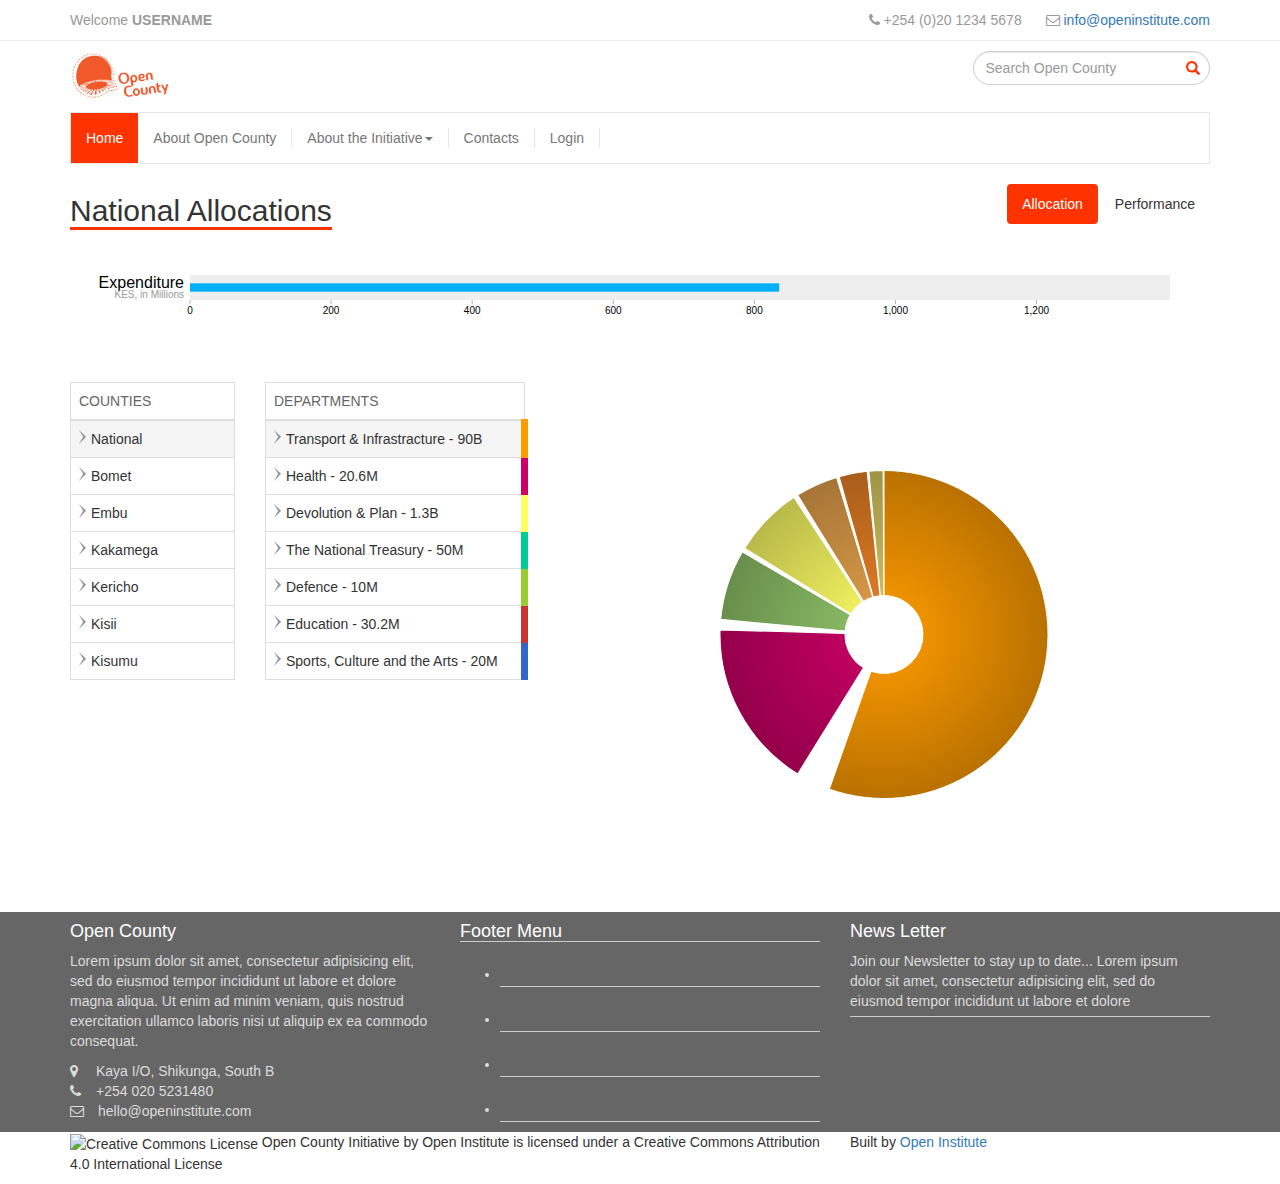
==== index.html @ 8ce4f540 "footer" ====
<!DOCTYPE html>
<html lang="en">
  <head>
    <meta charset="utf-8">
    <meta http-equiv="X-UA-Compatible" content="IE=edge">
    <meta name="viewport" content="width=device-width, initial-scale=1">
    <title>Open Institute | Open County</title>

    <!-- Bootstrap -->
    <link href="http://maxcdn.bootstrapcdn.com/bootstrap/3.2.0/css/bootstrap.min.css" rel="stylesheet">
    <link href="css/font-awesome.min.css" rel="stylesheet">
    <link href="css/style.css" rel="stylesheet">
    <link href="css/bullet.css" rel="stylesheet">
    <link href="css/chart.css" rel="stylesheet">

    <!-- HTML5 Shim and Respond.js IE8 support of HTML5 elements and media queries -->
    <!-- WARNING: Respond.js doesn't work if you view the page via file:// -->
    <!--[if lt IE 9]>
      <script src="https://oss.maxcdn.com/html5shiv/3.7.2/html5shiv.min.js"></script>
      <script src="https://oss.maxcdn.com/respond/1.4.2/respond.min.js"></script>
    <![endif]-->
  </head>
  <body>
    
    <!-- Top Title -->
    <div class="top title">
      <div class="container">
        <div class="row">
          <div class="col-md-4">
            <p class="welcome">
              Welcome <b>USERNAME</b>
            </p>
          </div>
          <div class="col-md-8 contacts">
            <p>
              <i class="fa fa-phone"></i>
              <span class="number">+254 (0)20 1234 5678</span>


              <i class="fa fa-envelope-o"></i>
              <a href="mailto: info@openinstitute.com">info@openinstitute.com</a>
            </p>
          </div>
        </div>
      </div>
    </div>
    <!-- //End of Top Title -->

    <!-- Banner -->
    <div class="banner">
      <div class="container">
        <div class="row">
          <div class="col-md-4">
            <a href="/">
              <img src="img/logo.jpg" class="logo" alt="Open Institute" />
            </a>
          </div>

          <div class="col-md-8 search">
            <form class="form-inline" role="form">
              <div class="form-group has-feedback">
                <input type="text" class="form-control term" placeholder="Search Open County" id="search-term" />
                <span class="glyphicon glyphicon-search form-control-feedback"></span>
              </div>
            </form>
          </div>
        </div>
      </div>
    </div>
    <!-- //End of Banner -->

    <!-- Main Menu  -->
    <div class="main menu">
      <div class="container">
        <nav class="navbar navbar-default" role="navigation">
          <div class="collapse navbar-collapse" id="bs-example-navbar-collapse-1">
            <ul class="nav navbar-nav">
              <li class="active"><a href="#">Home</a></li>
              <li><a href="#">About Open County</a></li>
              <li class="divider"></li>
              <li class="dropdown">
                <a href="#" class="dropdown-toggle" data-toggle="dropdown">About the Initiative<span class="caret"></span></a>
                <ul class="dropdown-menu" role="menu">
                  <li><a href="#">Counties</a></li>
                  <li><a href="#">Budgets</a></li>
                </ul>
              </li>
              <li class="divider"></li>
              <li><a href="#">Contacts</a></li>
              <li class="divider"></li>
              <li><a href="#">Login</a></li>
              <li class="divider"></li>
            </ul>   
          </div>
        </nav>
      </div>
    </div>
    <!-- //End of Main Menu -->

    <!-- Main Content -->
    <div class="main">
      <div class="container">

        <!-- Header -->
        <div class="header">
          <div class="row">
            <div class="col-md-4">
              <h1 class="title">
                National Allocations
              </h1>
            </div>
            <div class="col-md-4 col-md-offset-4">
              <div class="toggles">
                <ul class="nav nav-pills">
                  <li class="active">
                    <a href="#">Allocation</a>
                  </li>
                  <li> 
                    <a href="#">Performance</a>
                  </li>
                </ul>
            </div>
          </div>
        </div>
        <!-- //End Header -->


        <!-- Bullet Chart -->
        <div class="overall">
          <div class="row">
            <div class="col-md-12">
              <div id="chart" class="bullet chart"></div>
            </div>
          </div>
        </div>
        <!-- End overall -->

        <!-- Allocation -->
        <div class="allocation">
          <div class="row">
            <div class="col-md-2 regions">
              <table class="table table-bordered table-hover">
                <thead>
                  <th>
                    COUNTIES
                  </th>
                </thead>
                <tbody>
                  <tr>
                    <td class="active"><i class="pointer"></i>National</td>
                  </tr>
                  <tr>
                    <td><i class="pointer"></i>Bomet</td>
                  </tr>
                  <tr>
                    <td><i class="pointer"></i>Embu</td>
                  </tr>
                  <tr>
                    <td><i class="pointer"></i>Kakamega</td>
                  </tr>
                  <tr>
                    <td><i class="pointer"></i>Kericho</td>
                  </tr>
                  <tr>
                    <td><i class="pointer"></i>Kisii</td>
                  </tr>
                  <tr>
                    <td><i class="pointer"></i>Kisumu</td>
                  </tr>
              </table>
            </div>

            <div class="col-md-3 departments">
              <table class="table table-bordered table-hover">
                <thead>
                  <th>
                    DEPARTMENTS
                  </th>
                </thead>
                <tbody class="legends">
                  <tr>
                    <td class="active legend a"><i class="pointer"></i>Transport &amp; Infrastracture - 90B</td>
                  </tr>
                  <tr>
                    <td class="legend b"><i class="pointer"></i>Health - 20.6M</td>
                  </tr>
                  <tr>
                    <td class="legend c"><i class="pointer"></i>Devolution &amp; Plan - 1.3B</td>
                  </tr>
                  <tr>
                    <td class="legend d"><i class="pointer"></i>The National Treasury - 50M</td>
                  </tr>
                  <tr>
                    <td class="legend e"><i class="pointer"></i>Defence - 10M</td>
                  </tr>
                  <tr>
                    <td class="legend f"><i class="pointer"></i>Education - 30.2M</td>
                  </tr>
                  <tr>
                    <td class="legend g"><i class="pointer"></i>Sports, Culture and the Arts - 20M</td>
                  </tr>
              </table>
            </div>

            <div class="col-md-7" id="pieChart">
            </div>
          </div>
        </div>
        <!-- //End Allocation -->

      </div>
    </div>
    <!-- //End Content -->



    <!-- Footer -->
    <div class="footer">

      <div class="footer-nav">
        <div class="container">
          <div class="row">
            <div class="col-md-4 about">
              <h4>Open County</h4>
              <p>Lorem ipsum dolor sit amet, consectetur adipisicing elit, sed do eiusmod tempor incididunt ut labore et dolore magna aliqua. Ut enim ad minim veniam, quis nostrud exercitation ullamco laboris nisi ut aliquip ex ea commodo consequat.</p>

              <div class="contacts">
                <ul>
                  <li>
                    <i class="fa fa-map-marker"></i>Kaya I/O, Shikunga, South B
                  </li>
                  <li>
                    <i class="fa fa-phone"></i>+254 020 5231480 
                  </li>
                  <li>
                    <i class="fa fa-envelope-o"></i>hello@openinstitute.com
                  </li>

                </ul>
              </div>
            </div>
            <div class="col-md-4 menu">
              <h4 class="footermenu">Footer Menu</h4>
                <ul class="footer-menu">
                    <li>
                    </li>
                    <li>
                    </li>
                    <li>
                    </li>
                    <li>
                    </li>
                  </ul>
            </div>
            <div class="col-md-4 ">
              <h4>News Letter</h4>
              <p class="social">Join our Newsletter to stay up to date...
              Lorem ipsum dolor sit amet, consectetur adipisicing elit, sed do eiusmod
              tempor incididunt ut labore et dolore
              </p>
              <form>
                    <div class="row collapse" style="padding-right: 10px;">
                    <div class="small-8 columns">
                    <input type="text" placeholder="Enter Email">
                    </div>
                    <div class="small-4 columns">
                    <a href="#" class="Button">submit</a>
                  </div>
                  </div>
              </form>
              </div>
            </div>
          </div>
        </div>
      </div>

      <!-- Attribution -->
      <div class="attribution">
        <div class="container">
          <div class="row">
            <div class="col-md-8">
              <p>
                <img class="license" alt="Creative Commons License" style="border-width:0" src="http://i.creativecommons.org/l/by/4.0/80x15.png">
                Open County Initiative by Open Institute is licensed under a Creative Commons Attribution 4.0 International License
              </p>
            </div>
            <div class="col-md-4 built">
              <p>Built by <a href="http://openinstitute.com">Open Institute</a></p>
            </div>
          </div>
      </div>
      <!-- //End Attribution -->
    </div>

    <!-- //End Footer -->

    <!-- jQuery (necessary for Bootstrap's JavaScript plugins) -->
    <script src="https://ajax.googleapis.com/ajax/libs/jquery/1.11.1/jquery.min.js"></script>
    <!-- Include all compiled plugins (below), or include individual files as needed -->
    <script src="http://maxcdn.bootstrapcdn.com/bootstrap/3.2.0/js/bootstrap.min.js"></script>
    <script src="js/d3.min.js"></script>
    <script src="js/d3.bullet.js"></script>
    <script src="js/d3.pie.min.js"></script>

    <script type="text/javascript">
      (function() {
          console.log("Preparing bullet chart");
          var margin = {top: 5, right: 40, bottom: 20, left: 120};
          width = $('.overall .col-md-12').width();

          data = [{"title":"Expenditure","subtitle":"KES, in Millions","ranges":[1389.2],"measures":[835.2],"markers":[1389.2]}];


          var margin = {top: 5, right: 40, bottom: 20, left: 120};
          width = width - margin.left - margin.right,
          height = 50 - margin.top - margin.bottom;

          var chart = d3.bullet()
              .width(width)
              .height(height);

          var svg = d3.select(".bullet.chart").selectAll("svg")
              .data(data)
            .enter().append("svg")
              .attr("class", "bullet")
              .attr("width", width + margin.left + margin.right)
              .attr("height", height + margin.top + margin.bottom)
            .append("g")
              .attr("transform", "translate(" + margin.left + "," + margin.top + ")")
              .call(chart);

          var title = svg.append("g")
              .style("text-anchor", "end")
              .attr("transform", "translate(-6," + height / 2 + ")");

          title.append("text")
              .attr("class", "title")
              .text(function(d) { return d.title; });

          title.append("text")
              .attr("class", "subtitle")
              .attr("dy", "1em")
              .text(function(d) { return d.subtitle; });


          var pie = new d3pie(document.getElementById("pieChart"), {
            "header": {
                "title": {
                    "fontSize": 24,
                    "font": "open sans"
                },
                "subtitle": {
                    "color": "#999999",
                    "fontSize": 12,
                    "font": "open sans"
                },
                "location": "pie-center",
                "titleSubtitlePadding": 9
            },
            "footer": {
                "color": "#999999",
                "fontSize": 10,
                "font": "open sans",
                "location": "bottom-left"
            },
            "size": {
                "canvasWidth": 500,
                "pieInnerRadius": "24%",
                "pieOuterRadius": "77%"
            },
            "data": {
                "sortOrder": "value-desc",
                "content": [{
                    "label": "Transport & Infrastracture",
                    "value": 400,
                    "color": "#ff9c00"
                }, {
                    "label": "Health",
                    "value": 120,
                    "color": "#cc0066"
                }, {
                    "label": "Devolution & Planning",
                    "value": 50,
                    "color": "#ffff66"
                }, {
                    "label": "The National Treasury",
                    "value": 50,
                    "color": "#90c469"
                }, {
                    "label": "Defence",
                    "value": 10,
                    "color": "#daca61"
                }, {
                    "label": "Education",
                    "value": 30,
                    "color": "#e4a14b"
                }, {
                    "label": "Sports, Culture and the Arts",
                    "value": 20,
                    "color": "#e98125"
                }]
            },
            "labels": {
                "outer": {
                    "pieDistance": 32
                },
                "inner": {
                    "format": "value",
                    "hideWhenLessThanPercentage": 3
                },
                "mainLabel": {
                    "fontSize": 11
                },
                "percentage": {
                    "color": "#ffffff",
                    "decimalPlaces": 0
                },
                "value": {
                    "color": "#ffffff",
                    "fontSize": 15,
                    "font": "Helvetica Neue"
                },
                "lines": {
                    "enabled": true
                }
            },
            "effects": {
                "pullOutSegmentOnClick": {
                    "effect": "linear",
                    "speed": 400,
                    "size": 8
                }
            },
            "misc": {
                "gradient": {
                    "enabled": true,
                    "percentage": 100
                }
            }
        });
      })();
    </script>
  </body>
</html>
---- css/style.css ----
.top.title {
	border-bottom: 1px solid #eeeeee;
	color: #999999;
}

.top.title p {
	margin: 10px auto;
}

.top.title .contacts {
	text-align: right;
}

.top.title .number {
	margin-right: 2rem;
}

/* Start of Banner */

.banner {
	padding: 1rem 0px;
}

.banner .logo {
	width: 100px;
}

.banner .search form {
	float: right;
}

.banner .search .form-control.term {
	border-radius: 20px;
}

.banner .search .glyphicon {
	color: #ff3300;
}

/* Main Menu */

.main.menu .navbar {
	border-radius: 0px;
	min-height: 40px;
}

.main.menu .navbar-default {
	background-color: #ffffff;
}

.main.menu .navbar-collapse {
	padding-left: 0px;
	padding-right: 0px;
}

.navbar-default .navbar-nav>.active>a, .navbar-default .navbar-nav>.active>a:hover, .navbar-default .navbar-nav>.active>a:focus {
	background-color: #ff3300;
	color: #ffffff;
}

.main.menu li.divider {
	border-left: 1px solid #e7e7e7;
	min-height: 20px;
	margin-top: 15px;
}

/* Main Content */
.main h1 {
	margin-top: 10px;
	font-weight: 200;
	display: inline-block;
	font-size: 3rem;
	border-bottom: 3px solid #ff3300;
}

.main .toggles .nav-pills>li.active>a, 
.main .toggles .nav-pills>li.active>a:hover, 
.main .toggles .nav-pills>li.active>a:focus {
	background-color: #ff3300;
	color: #ffffff;
}

.main .toggles .nav-pills {
	float: right;
}

.main .toggles .nav-pills>li>a {
	color: #333333;
}

/* Allocation */
.main .allocation { 
	margin: 3rem auto;
}

.allocation .table th { 
	color: #666666;
	font-weight: 400;
}

.allocation .pointer {
	width: 7px;
	height: 14px;
	display: inline-block;
	background: url('../img/pointer.png');
	margin: 0.5px 0.5rem 0px 0px;
}


/* Footer */

.footer .footer-nav {
	background-color: #666666;
	padding: 2rem inherit;
	color: #dcdcdc;
	font-weight: 200;
}


.footer .footer-nav h4 {
	color: #ffffff;
	font-weight: 100;
}

.footer .footer-nav .contacts ul {
	list-style-type: none;
	padding-left: 0px;
}

.footer .footer-nav .contacts li {
	font-size: .9.5rem;
}

.footer .footer-nav .contacts i {
	margin-right: 1em;
	min-width: 12px;
}


.footer .attribution {
	background-color: #ff3300;
	border-top: 2px solid #ffffff;
	color: #ffffff;
}

.footer .attribution p {
	margin: 10px auto;
	font-size: .85em;
}

.footer .attribution img.license {
	width: 80px;
	height: 15px;
}

.footer .attribution .built {
	text-align: right;
}

.footer .attribution .built a {
	color: #ffffff;
	font-weight: 700;
}

.footer .footer-menu li{
	border-bottom: solid 1px #cccccc;
	height: 25px;
	margin-top: 20px;
	align-content: center;
}

.footer .footermenu {
	border-bottom: solid 1px #cccccc;

}

.social {
	
	border-bottom: solid 1px #cccccc;
	margin-top: 0px;
	padding-bottom: 5px;
	
}

.Button {
	box-shadow:inset 0px 1px 0px 0px #cf866c;
	background-color:#cc0000;
	border-radius:3px;
	border:1px solid #942911;
	display:inline-block;
	cursor:pointer;
	color:#ffffff;
	font-family:arial;
	font-size:13px;
	padding:6px 24px;
	text-decoration:none;
	text-shadow:0px 1px 0px #854629;
}
.Button:hover {
	background:-webkit-gradient(linear, left top, left bottom, color-stop(0.05, #bc3315), color-stop(1, #cc0000));
	background:-moz-linear-gradient(top, #bc3315 5%, #cc0000 100%);
	background:-webkit-linear-gradient(top, #bc3315 5%, #cc0000 100%);
	background:-o-linear-gradient(top, #bc3315 5%, #cc0000 100%);
	background:-ms-linear-gradient(top, #bc3315 5%, #cc0000 100%);
	background:linear-gradient(to bottom, #bc3315 5%, #cc0000 100%);
	filter:progid:DXImageTransform.Microsoft.gradient(startColorstr='#bc3315', endColorstr='#d0451b',GradientType=0);
	background-color:#bc3315;
}
.Button:active {
	position:relative;
	top:1px;
}
---- css/bullet.css ----
.bullet.chart {
	margin: 3rem auto;
}

.bullet { font: 10px sans-serif; }
.bullet .tick line { stroke: #666; stroke-width: .5px; }
.bullet .range.s0 { fill: #eee; }
.bullet .measure.s0 { fill: #00b0f6; }
.bullet .title { font-size: 16px; font-weight: 200; }
.bullet .subtitle { fill: #999; }
---- css/chart.css ----
#pieChart svg { display: block; margin: auto;}
.legends td.legend { border-right-width: 7px }
.legends td.legend.a { border-right-color: #ff9c00; }
.legends td.legend.b { border-right-color: #cc0066; }
.legends td.legend.c { border-right-color: #ffff66; }
.legends td.legend.d { border-right-color: #00cc99; }
.legends td.legend.e { border-right-color: #99cc33; }
.legends td.legend.f { border-right-color: #cc3333; }
.legends td.legend.g { border-right-color: #3366cc; }
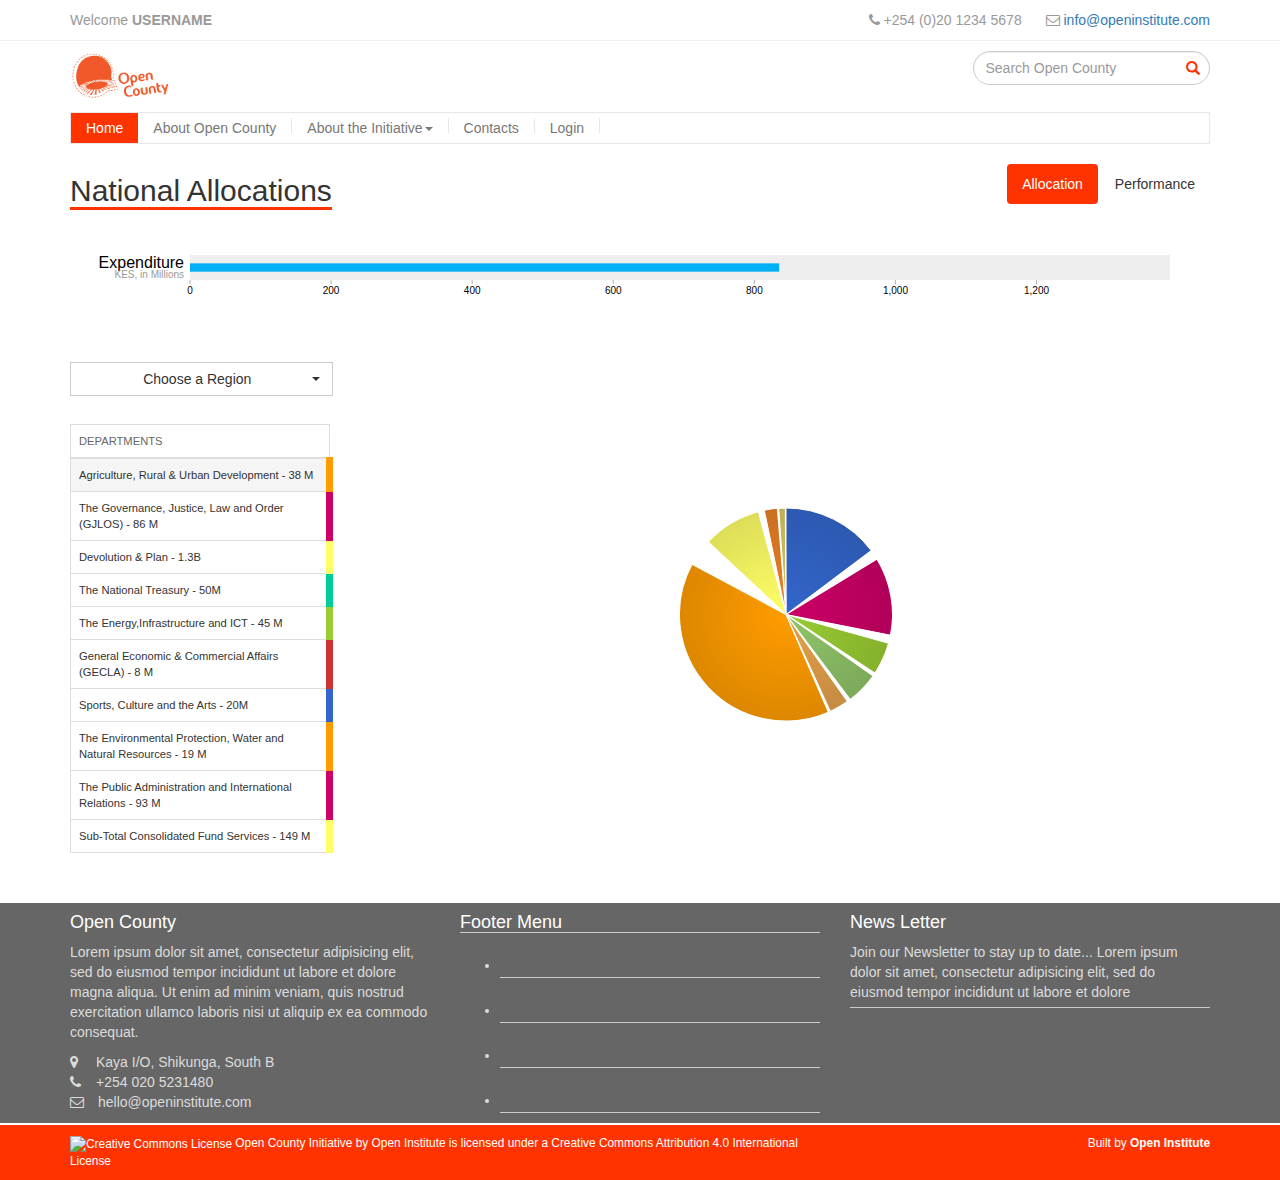
==== commit a97262bd: "merged footer changes" ====
--- a/index.html
+++ b/index.html
@@ -97,6 +97,8 @@
     </div>
     <!-- //End of Main Menu -->
 
+
+
     <!-- Main Content -->
     <div class="main">
       <div class="container">
@@ -137,40 +139,26 @@
 
         <!-- Allocation -->
         <div class="allocation">
-          <div class="row">
-            <div class="col-md-2 regions">
-              <table class="table table-bordered table-hover">
-                <thead>
-                  <th>
-                    COUNTIES
-                  </th>
-                </thead>
-                <tbody>
-                  <tr>
-                    <td class="active"><i class="pointer"></i>National</td>
-                  </tr>
-                  <tr>
-                    <td><i class="pointer"></i>Bomet</td>
-                  </tr>
-                  <tr>
-                    <td><i class="pointer"></i>Embu</td>
-                  </tr>
-                  <tr>
-                    <td><i class="pointer"></i>Kakamega</td>
-                  </tr>
-                  <tr>
-                    <td><i class="pointer"></i>Kericho</td>
-                  </tr>
-                  <tr>
-                    <td><i class="pointer"></i>Kisii</td>
-                  </tr>
-                  <tr>
-                    <td><i class="pointer"></i>Kisumu</td>
-                  </tr>
-              </table>
-            </div>
-
-            <div class="col-md-3 departments">
+          <div class="row">          
+
+            <!-- Sidebar -->
+            <div class="col-md-3 regions">
+
+              <div class="dropdown">
+                <button class="btn btn-default dropdown-toggle" type="button" id="dropdownMenu1" data-toggle="dropdown">
+                  Choose a Region
+                  <span class="caret"></span>
+                </button>
+                <ul class="dropdown-menu" role="menu" aria-labelledby="dropdownMenu1">
+                  <li class="active"><a role="menuitem" tabindex="-1" href="#">National</a></li>
+                  <li class="divider"></li>
+                  <li><a role="menuitem" tabindex="-1" href="#">Nairobi</a></li>
+                  <li><a role="menuitem" tabindex="-1" href="#">Kisumu</a></li>
+                  <li><a role="menuitem" tabindex="-1" href="#">Bomet</a></li>
+                  <li><a role="menuitem" tabindex="-1" href="#">Kiambu</a></li>
+                </ul>
+              </div>
+
               <table class="table table-bordered table-hover">
                 <thead>
                   <th>
@@ -179,10 +167,10 @@
                 </thead>
                 <tbody class="legends">
                   <tr>
-                    <td class="active legend a"><i class="pointer"></i>Transport &amp; Infrastracture - 90B</td>
-                  </tr>
-                  <tr>
-                    <td class="legend b"><i class="pointer"></i>Health - 20.6M</td>
+                    <td class="active legend a"><i class="pointer"></i>Agriculture, Rural & Urban Development - 38 M</td>
+                  </tr>
+                  <tr>
+                    <td class="legend b"><i class="pointer"></i>The Governance, Justice, Law and Order (GJLOS) - 86 M</td>
                   </tr>
                   <tr>
                     <td class="legend c"><i class="pointer"></i>Devolution &amp; Plan - 1.3B</td>
@@ -191,18 +179,29 @@
                     <td class="legend d"><i class="pointer"></i>The National Treasury - 50M</td>
                   </tr>
                   <tr>
-                    <td class="legend e"><i class="pointer"></i>Defence - 10M</td>
-                  </tr>
-                  <tr>
-                    <td class="legend f"><i class="pointer"></i>Education - 30.2M</td>
+                    <td class="legend e"><i class="pointer"></i>The Energy,Infrastructure and ICT - 45 M</td>
+                  </tr>
+                  <tr>
+                    <td class="legend f"><i class="pointer"></i>General Economic & Commercial Affairs (GECLA) - 8 M</td>
                   </tr>
                   <tr>
                     <td class="legend g"><i class="pointer"></i>Sports, Culture and the Arts - 20M</td>
+                  </tr>                 
+                  <tr>
+                    <td class="legend a"><i class="pointer"></i>The Environmental Protection, Water and Natural Resources - 19 M</td>
+                  </tr>
+                  <tr>
+                    <td class="legend b"><i class="pointer"></i>The Public Administration and International Relations - 93 M</td>
+                  </tr>
+                  <tr>
+                    <td class="legend c"><i class="pointer"></i>Sub-Total Consolidated Fund Services - 149 M</td>
                   </tr>
               </table>
-            </div>
-
-            <div class="col-md-7" id="pieChart">
+            </div>  
+            <!-- //End Sidebar -->
+            
+            <!-- Chart             -->
+            <div class="col-md-9" id="pieChart">
             </div>
           </div>
         </div>
@@ -242,15 +241,15 @@
             <div class="col-md-4 menu">
               <h4 class="footermenu">Footer Menu</h4>
                 <ul class="footer-menu">
-                    <li>
-                    </li>
-                    <li>
-                    </li>
-                    <li>
-                    </li>
-                    <li>
-                    </li>
-                  </ul>
+                  <li>
+                  </li>
+                  <li>
+                  </li>
+                  <li>
+                  </li>
+                  <li>
+                  </li>
+                </ul>
             </div>
             <div class="col-md-4 ">
               <h4>News Letter</h4>
@@ -259,16 +258,15 @@
               tempor incididunt ut labore et dolore
               </p>
               <form>
-                    <div class="row collapse" style="padding-right: 10px;">
-                    <div class="small-8 columns">
+                <div class="row collapse" style="padding-right: 10px;">
+                  <div class="small-8 columns">
                     <input type="text" placeholder="Enter Email">
-                    </div>
-                    <div class="small-4 columns">
+                  </div>
+                  <div class="small-4 columns">
                     <a href="#" class="Button">submit</a>
                   </div>
-                  </div>
-              </form>
-              </div>
+                </div>
+              </form>              
             </div>
           </div>
         </div>
@@ -300,7 +298,8 @@
     <script src="http://maxcdn.bootstrapcdn.com/bootstrap/3.2.0/js/bootstrap.min.js"></script>
     <script src="js/d3.min.js"></script>
     <script src="js/d3.bullet.js"></script>
-    <script src="js/d3.pie.min.js"></script>
+    <!-- // <script src="js/d3.pie.min.js"></script> -->
+    <script src="js/d3.pie.js"></script>
 
     <script type="text/javascript">
       (function() {
@@ -344,34 +343,15 @@
 
 
           var pie = new d3pie(document.getElementById("pieChart"), {
-            "header": {
-                "title": {
-                    "fontSize": 24,
-                    "font": "open sans"
-                },
-                "subtitle": {
-                    "color": "#999999",
-                    "fontSize": 12,
-                    "font": "open sans"
-                },
-                "location": "pie-center",
-                "titleSubtitlePadding": 9
-            },
-            "footer": {
-                "color": "#999999",
-                "fontSize": 10,
-                "font": "open sans",
-                "location": "bottom-left"
-            },
             "size": {
-                "canvasWidth": 500,
-                "pieInnerRadius": "24%",
-                "pieOuterRadius": "77%"
+                "canvasWidth": 800,
+                "pieInnerRadius": "0%",
+                "pieOuterRadius": "50%"
             },
             "data": {
-                "sortOrder": "value-desc",
+                "sortOrder": "random",
                 "content": [{
-                    "label": "Transport & Infrastracture",
+                    "label": "The Governance, Justice, Law and Order (GJLOS)",
                     "value": 400,
                     "color": "#ff9c00"
                 }, {
@@ -379,11 +359,21 @@
                     "value": 120,
                     "color": "#cc0066"
                 }, {
-                    "label": "Devolution & Planning",
+                    "label": "General Economic & Commercial Affairs (GECLA)",
                     "value": 50,
+                    "color": "#99cc33"
+                }, {
+                }, {
+                    "label": "The Energy,Infrastructure and ICT",
+                    "value": 150,
+                    "color": "#3366cc"
+                }, {
+                }, {
+                    "label": "The Public Administration and International Relations ",
+                    "value": 90,
                     "color": "#ffff66"
                 }, {
-                    "label": "The National Treasury",
+                    "label": "Transport & Infrastracture",
                     "value": 50,
                     "color": "#90c469"
                 }, {
@@ -405,11 +395,10 @@
                     "pieDistance": 32
                 },
                 "inner": {
-                    "format": "value",
-                    "hideWhenLessThanPercentage": 3
+                    "format": "none"
                 },
                 "mainLabel": {
-                    "fontSize": 11
+                    "fontSize": 10
                 },
                 "percentage": {
                     "color": "#ffffff",
@@ -421,7 +410,8 @@
                     "font": "Helvetica Neue"
                 },
                 "lines": {
-                    "enabled": true
+                    "enabled": true,
+                    "style": "straight"
                 }
             },
             "effects": {
--- a/css/style.css
+++ b/css/style.css
@@ -41,7 +41,7 @@
 
 .main.menu .navbar {
 	border-radius: 0px;
-	min-height: 40px;
+	min-height: 32px;
 }
 
 .main.menu .navbar-default {
@@ -58,10 +58,15 @@
 	color: #ffffff;
 }
 
+.main.menu .navbar-nav>li>a {
+	padding-top: 5px;
+	padding-bottom: 5px;
+}
+
 .main.menu li.divider {
 	border-left: 1px solid #e7e7e7;
-	min-height: 20px;
-	margin-top: 15px;
+	min-height: 15px;
+	margin-top: 5px;
 }
 
 /* Main Content */
@@ -98,12 +103,43 @@
 	font-weight: 400;
 }
 
+.allocation .table {
+	font-size: 0.8em;
+}
+
 .allocation .pointer {
 	width: 7px;
 	height: 14px;
-	display: inline-block;
+	display: none;
 	background: url('../img/pointer.png');
 	margin: 0.5px 0.5rem 0px 0px;
+}
+
+.regions .dropdown .btn,
+.regions .dropdown-menu { 
+	width: 100%; 
+	border-radius: 0px;
+}
+
+.regions .dropdown-menu { 
+	padding: 0px 0px 5px;
+}
+
+.regions .btn .caret {
+	float: right;
+	margin-top: 8px;
+}
+
+.regions .dropdown-menu .divider {
+	margin: 1px 0;
+}
+
+.regions .dropdown {
+	margin-bottom: 2em;
+}
+
+.regions .dropdown .active {
+	font-weight: 300;
 }
 
 
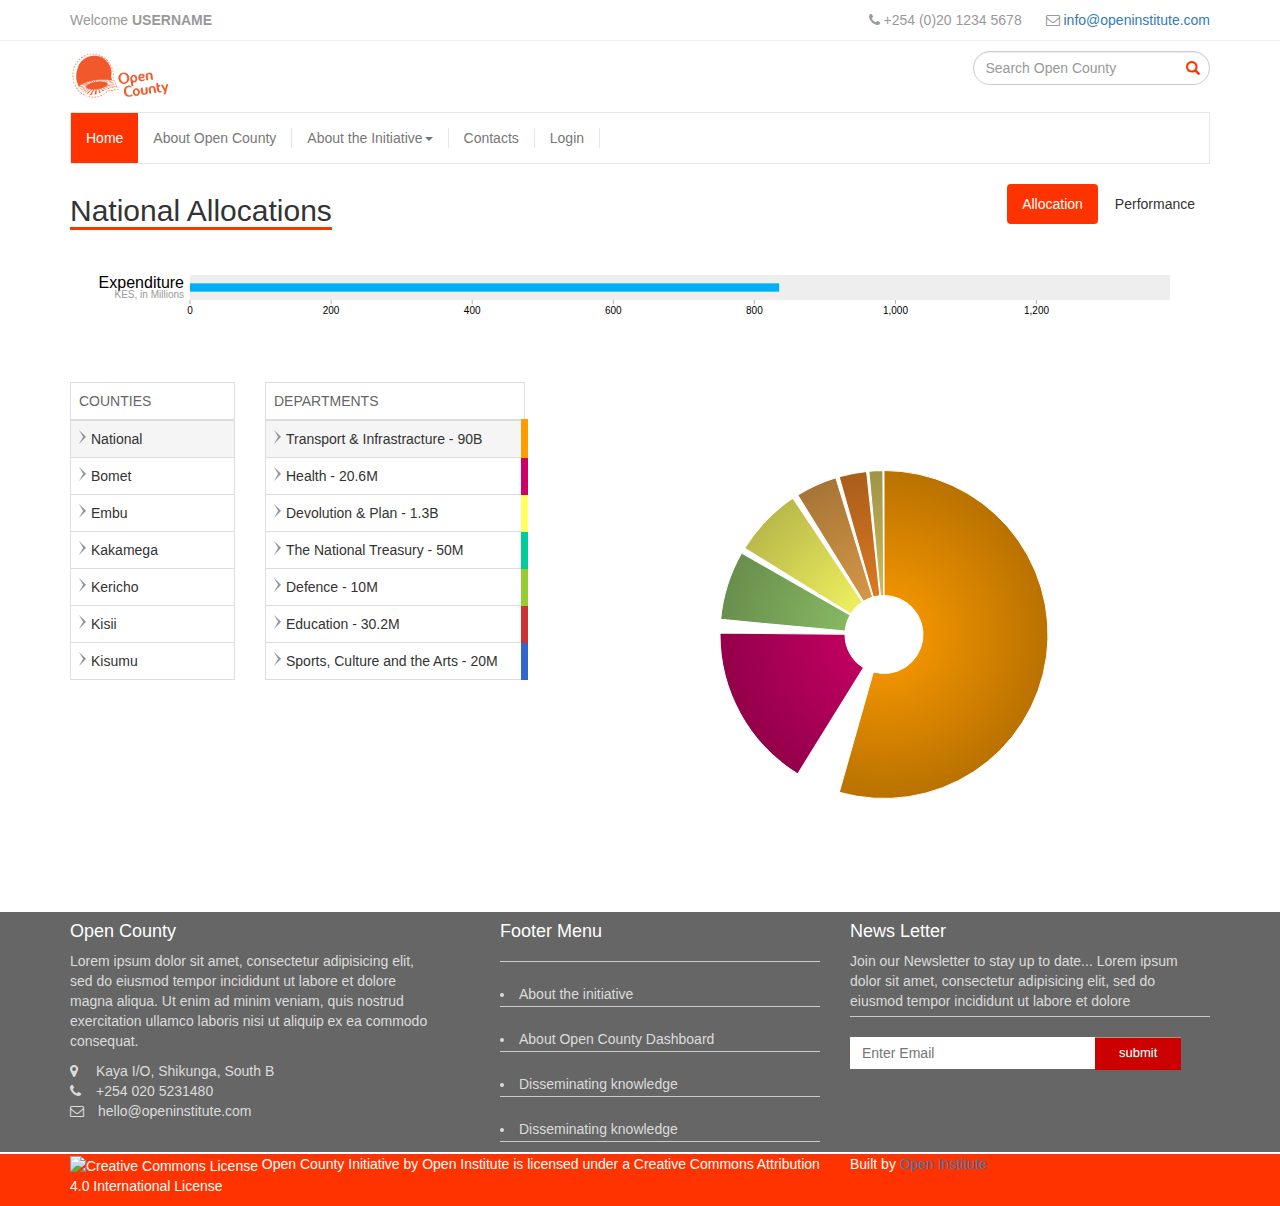
==== commit 5ea4f396: "finished footer menu" ====
--- a/index.html
+++ b/index.html
@@ -97,8 +97,6 @@
     </div>
     <!-- //End of Main Menu -->
 
-
-
     <!-- Main Content -->
     <div class="main">
       <div class="container">
@@ -139,26 +137,40 @@
 
         <!-- Allocation -->
         <div class="allocation">
-          <div class="row">          
-
-            <!-- Sidebar -->
-            <div class="col-md-3 regions">
-
-              <div class="dropdown">
-                <button class="btn btn-default dropdown-toggle" type="button" id="dropdownMenu1" data-toggle="dropdown">
-                  Choose a Region
-                  <span class="caret"></span>
-                </button>
-                <ul class="dropdown-menu" role="menu" aria-labelledby="dropdownMenu1">
-                  <li class="active"><a role="menuitem" tabindex="-1" href="#">National</a></li>
-                  <li class="divider"></li>
-                  <li><a role="menuitem" tabindex="-1" href="#">Nairobi</a></li>
-                  <li><a role="menuitem" tabindex="-1" href="#">Kisumu</a></li>
-                  <li><a role="menuitem" tabindex="-1" href="#">Bomet</a></li>
-                  <li><a role="menuitem" tabindex="-1" href="#">Kiambu</a></li>
-                </ul>
-              </div>
-
+          <div class="row">
+            <div class="col-md-2 regions">
+              <table class="table table-bordered table-hover">
+                <thead>
+                  <th>
+                    COUNTIES
+                  </th>
+                </thead>
+                <tbody>
+                  <tr>
+                    <td class="active"><i class="pointer"></i>National</td>
+                  </tr>
+                  <tr>
+                    <td><i class="pointer"></i>Bomet</td>
+                  </tr>
+                  <tr>
+                    <td><i class="pointer"></i>Embu</td>
+                  </tr>
+                  <tr>
+                    <td><i class="pointer"></i>Kakamega</td>
+                  </tr>
+                  <tr>
+                    <td><i class="pointer"></i>Kericho</td>
+                  </tr>
+                  <tr>
+                    <td><i class="pointer"></i>Kisii</td>
+                  </tr>
+                  <tr>
+                    <td><i class="pointer"></i>Kisumu</td>
+                  </tr>
+              </table>
+            </div>
+
+            <div class="col-md-3 departments">
               <table class="table table-bordered table-hover">
                 <thead>
                   <th>
@@ -167,10 +179,10 @@
                 </thead>
                 <tbody class="legends">
                   <tr>
-                    <td class="active legend a"><i class="pointer"></i>Agriculture, Rural & Urban Development - 38 M</td>
-                  </tr>
-                  <tr>
-                    <td class="legend b"><i class="pointer"></i>The Governance, Justice, Law and Order (GJLOS) - 86 M</td>
+                    <td class="active legend a"><i class="pointer"></i>Transport &amp; Infrastracture - 90B</td>
+                  </tr>
+                  <tr>
+                    <td class="legend b"><i class="pointer"></i>Health - 20.6M</td>
                   </tr>
                   <tr>
                     <td class="legend c"><i class="pointer"></i>Devolution &amp; Plan - 1.3B</td>
@@ -179,29 +191,18 @@
                     <td class="legend d"><i class="pointer"></i>The National Treasury - 50M</td>
                   </tr>
                   <tr>
-                    <td class="legend e"><i class="pointer"></i>The Energy,Infrastructure and ICT - 45 M</td>
-                  </tr>
-                  <tr>
-                    <td class="legend f"><i class="pointer"></i>General Economic & Commercial Affairs (GECLA) - 8 M</td>
+                    <td class="legend e"><i class="pointer"></i>Defence - 10M</td>
+                  </tr>
+                  <tr>
+                    <td class="legend f"><i class="pointer"></i>Education - 30.2M</td>
                   </tr>
                   <tr>
                     <td class="legend g"><i class="pointer"></i>Sports, Culture and the Arts - 20M</td>
-                  </tr>                 
-                  <tr>
-                    <td class="legend a"><i class="pointer"></i>The Environmental Protection, Water and Natural Resources - 19 M</td>
-                  </tr>
-                  <tr>
-                    <td class="legend b"><i class="pointer"></i>The Public Administration and International Relations - 93 M</td>
-                  </tr>
-                  <tr>
-                    <td class="legend c"><i class="pointer"></i>Sub-Total Consolidated Fund Services - 149 M</td>
                   </tr>
               </table>
-            </div>  
-            <!-- //End Sidebar -->
-            
-            <!-- Chart             -->
-            <div class="col-md-9" id="pieChart">
+            </div>
+
+            <div class="col-md-7" id="pieChart">
             </div>
           </div>
         </div>
@@ -241,15 +242,19 @@
             <div class="col-md-4 menu">
               <h4 class="footermenu">Footer Menu</h4>
                 <ul class="footer-menu">
-                  <li>
-                  </li>
-                  <li>
-                  </li>
-                  <li>
-                  </li>
-                  <li>
-                  </li>
-                </ul>
+                    <li>
+                    About the initiative
+                    </li>
+                    <li>
+                    About Open County Dashboard
+                    </li>
+                    <li>
+                    Disseminating knowledge
+                    </li>
+                    <li>
+                    Disseminating knowledge
+                    </li>
+                  </ul>
             </div>
             <div class="col-md-4 ">
               <h4>News Letter</h4>
@@ -258,15 +263,16 @@
               tempor incididunt ut labore et dolore
               </p>
               <form>
-                <div class="row collapse" style="padding-right: 10px;">
-                  <div class="small-8 columns">
-                    <input type="text" placeholder="Enter Email">
-                  </div>
-                  <div class="small-4 columns">
+                    <div class="row" style="padding-top: 10px;">
+                    <div class="col-md-8">
+                    <input type="text" placeholder="Enter Email" class="input placeholder">
+                    </div>
+                    <div class="col-md-4" style="padding-left: 0px">
                     <a href="#" class="Button">submit</a>
                   </div>
-                </div>
-              </form>              
+                  </div>
+              </form>
+              </div>
             </div>
           </div>
         </div>
@@ -298,8 +304,7 @@
     <script src="http://maxcdn.bootstrapcdn.com/bootstrap/3.2.0/js/bootstrap.min.js"></script>
     <script src="js/d3.min.js"></script>
     <script src="js/d3.bullet.js"></script>
-    <!-- // <script src="js/d3.pie.min.js"></script> -->
-    <script src="js/d3.pie.js"></script>
+    <script src="js/d3.pie.min.js"></script>
 
     <script type="text/javascript">
       (function() {
@@ -343,15 +348,34 @@
 
 
           var pie = new d3pie(document.getElementById("pieChart"), {
+            "header": {
+                "title": {
+                    "fontSize": 24,
+                    "font": "open sans"
+                },
+                "subtitle": {
+                    "color": "#999999",
+                    "fontSize": 12,
+                    "font": "open sans"
+                },
+                "location": "pie-center",
+                "titleSubtitlePadding": 9
+            },
+            "footer": {
+                "color": "#999999",
+                "fontSize": 10,
+                "font": "open sans",
+                "location": "bottom-left"
+            },
             "size": {
-                "canvasWidth": 800,
-                "pieInnerRadius": "0%",
-                "pieOuterRadius": "50%"
+                "canvasWidth": 500,
+                "pieInnerRadius": "24%",
+                "pieOuterRadius": "77%"
             },
             "data": {
-                "sortOrder": "random",
+                "sortOrder": "value-desc",
                 "content": [{
-                    "label": "The Governance, Justice, Law and Order (GJLOS)",
+                    "label": "Transport & Infrastracture",
                     "value": 400,
                     "color": "#ff9c00"
                 }, {
@@ -359,21 +383,11 @@
                     "value": 120,
                     "color": "#cc0066"
                 }, {
-                    "label": "General Economic & Commercial Affairs (GECLA)",
+                    "label": "Devolution & Planning",
                     "value": 50,
-                    "color": "#99cc33"
-                }, {
-                }, {
-                    "label": "The Energy,Infrastructure and ICT",
-                    "value": 150,
-                    "color": "#3366cc"
-                }, {
-                }, {
-                    "label": "The Public Administration and International Relations ",
-                    "value": 90,
                     "color": "#ffff66"
                 }, {
-                    "label": "Transport & Infrastracture",
+                    "label": "The National Treasury",
                     "value": 50,
                     "color": "#90c469"
                 }, {
@@ -395,10 +409,11 @@
                     "pieDistance": 32
                 },
                 "inner": {
-                    "format": "none"
+                    "format": "value",
+                    "hideWhenLessThanPercentage": 3
                 },
                 "mainLabel": {
-                    "fontSize": 10
+                    "fontSize": 11
                 },
                 "percentage": {
                     "color": "#ffffff",
@@ -410,8 +425,7 @@
                     "font": "Helvetica Neue"
                 },
                 "lines": {
-                    "enabled": true,
-                    "style": "straight"
+                    "enabled": true
                 }
             },
             "effects": {
--- a/css/style.css
+++ b/css/style.css
@@ -41,7 +41,7 @@
 
 .main.menu .navbar {
 	border-radius: 0px;
-	min-height: 32px;
+	min-height: 40px;
 }
 
 .main.menu .navbar-default {
@@ -58,15 +58,10 @@
 	color: #ffffff;
 }
 
-.main.menu .navbar-nav>li>a {
-	padding-top: 5px;
-	padding-bottom: 5px;
-}
-
 .main.menu li.divider {
 	border-left: 1px solid #e7e7e7;
-	min-height: 15px;
-	margin-top: 5px;
+	min-height: 20px;
+	margin-top: 15px;
 }
 
 /* Main Content */
@@ -103,43 +98,12 @@
 	font-weight: 400;
 }
 
-.allocation .table {
-	font-size: 0.8em;
-}
-
 .allocation .pointer {
 	width: 7px;
 	height: 14px;
-	display: none;
+	display: inline-block;
 	background: url('../img/pointer.png');
 	margin: 0.5px 0.5rem 0px 0px;
-}
-
-.regions .dropdown .btn,
-.regions .dropdown-menu { 
-	width: 100%; 
-	border-radius: 0px;
-}
-
-.regions .dropdown-menu { 
-	padding: 0px 0px 5px;
-}
-
-.regions .btn .caret {
-	float: right;
-	margin-top: 8px;
-}
-
-.regions .dropdown-menu .divider {
-	margin: 1px 0;
-}
-
-.regions .dropdown {
-	margin-bottom: 2em;
-}
-
-.regions .dropdown .active {
-	font-weight: 300;
 }
 
 
@@ -173,7 +137,7 @@
 }
 
 
-.footer .attribution {
+ .attribution {
 	background-color: #ff3300;
 	border-top: 2px solid #ffffff;
 	color: #ffffff;
@@ -203,10 +167,13 @@
 	height: 25px;
 	margin-top: 20px;
 	align-content: center;
+	list-style-position: inside;
 }
 
 .footer .footermenu {
 	border-bottom: solid 1px #cccccc;
+	padding-bottom: 20px;
+	margin-left: 40px;
 
 }
 
@@ -221,29 +188,32 @@
 .Button {
 	box-shadow:inset 0px 1px 0px 0px #cf866c;
 	background-color:#cc0000;
-	border-radius:3px;
-	border:1px solid #942911;
 	display:inline-block;
 	cursor:pointer;
 	color:#ffffff;
 	font-family:arial;
 	font-size:13px;
-	padding:6px 24px;
+	padding:7px 24px;
 	text-decoration:none;
 	text-shadow:0px 1px 0px #854629;
 }
-.Button:hover {
-	background:-webkit-gradient(linear, left top, left bottom, color-stop(0.05, #bc3315), color-stop(1, #cc0000));
-	background:-moz-linear-gradient(top, #bc3315 5%, #cc0000 100%);
-	background:-webkit-linear-gradient(top, #bc3315 5%, #cc0000 100%);
-	background:-o-linear-gradient(top, #bc3315 5%, #cc0000 100%);
-	background:-ms-linear-gradient(top, #bc3315 5%, #cc0000 100%);
-	background:linear-gradient(to bottom, #bc3315 5%, #cc0000 100%);
-	filter:progid:DXImageTransform.Microsoft.gradient(startColorstr='#bc3315', endColorstr='#d0451b',GradientType=0);
-	background-color:#bc3315;
-}
+
 .Button:active {
 	position:relative;
 	top:1px;
 }
 
+.input {
+	border-bottom-width: 0px;
+    border-top-width: 0px;
+    padding-top: 0px;
+    width: 257px;
+    height: 32px;
+    border-left-width: 0px;
+    border-right-width: 0px;
+}
+
+.placeholder {
+	padding-left: 12px;
+}
+
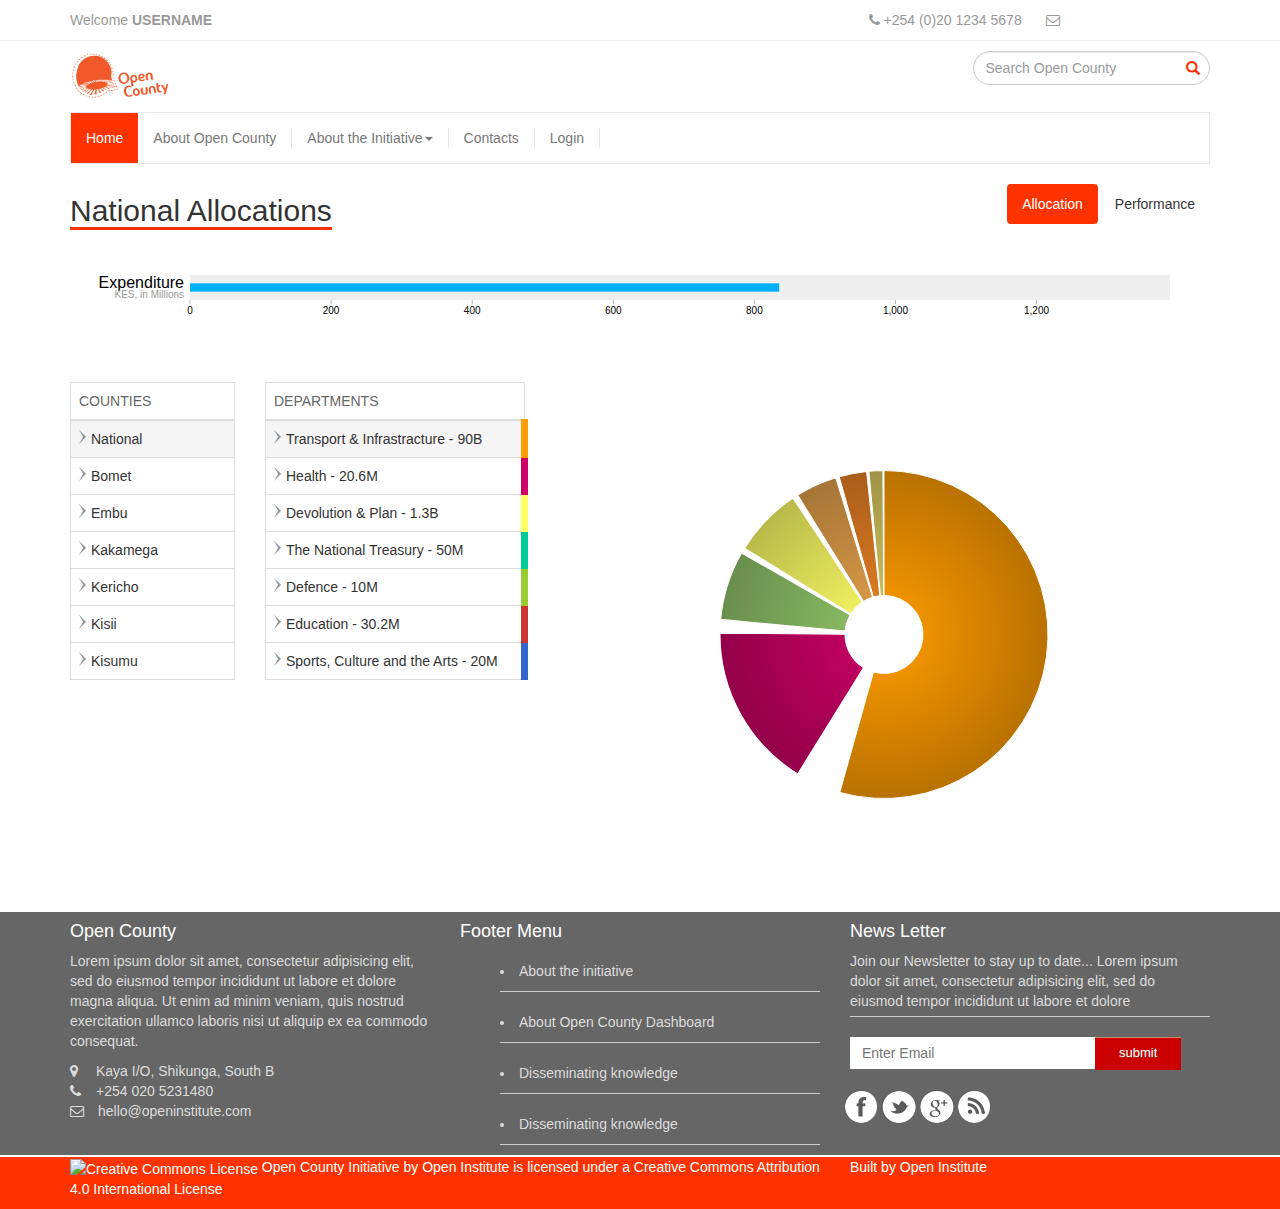
==== commit b8098b81: "finished footer" ====
--- a/index.html
+++ b/index.html
@@ -272,6 +272,12 @@
                   </div>
                   </div>
               </form>
+                <div class="row socialicons">
+                <img src="img/facebook.png">
+                <img src="img/twitter.png">
+                <img src="img/google.png">
+                <img src="img/rss.png">
+                  </div>
               </div>
             </div>
           </div>
--- a/css/style.css
+++ b/css/style.css
@@ -162,12 +162,23 @@
 	font-weight: 700;
 }
 
+a:hover, a:focus {
+color: #ffffff;
+text-decoration: underline;
+}
+
+a {
+color: #ffffff;
+text-decoration: none;
+}
+
 .footer .footer-menu li{
 	border-bottom: solid 1px #cccccc;
-	height: 25px;
 	margin-top: 20px;
 	align-content: center;
 	list-style-position: inside;
+	padding-bottom: 10px;
+}
 }
 
 .footer .footermenu {
@@ -217,3 +228,18 @@
 	padding-left: 12px;
 }
 
+.i
+{
+  display: inline-block;
+  -moz-border-radius: 60px;
+  -webkit-border-radius: 60px;
+  border-radius: 60px;
+  -moz-box-shadow: 0px 0px 2px #ffffff;
+  -webkit-box-shadow: 0px 0px 2px #ffffff;
+  box-shadow: 0px 0px 2px #ffffff;
+}
+
+.socialicons {
+	margin-top: 20px;
+	padding-left: 10px;
+}
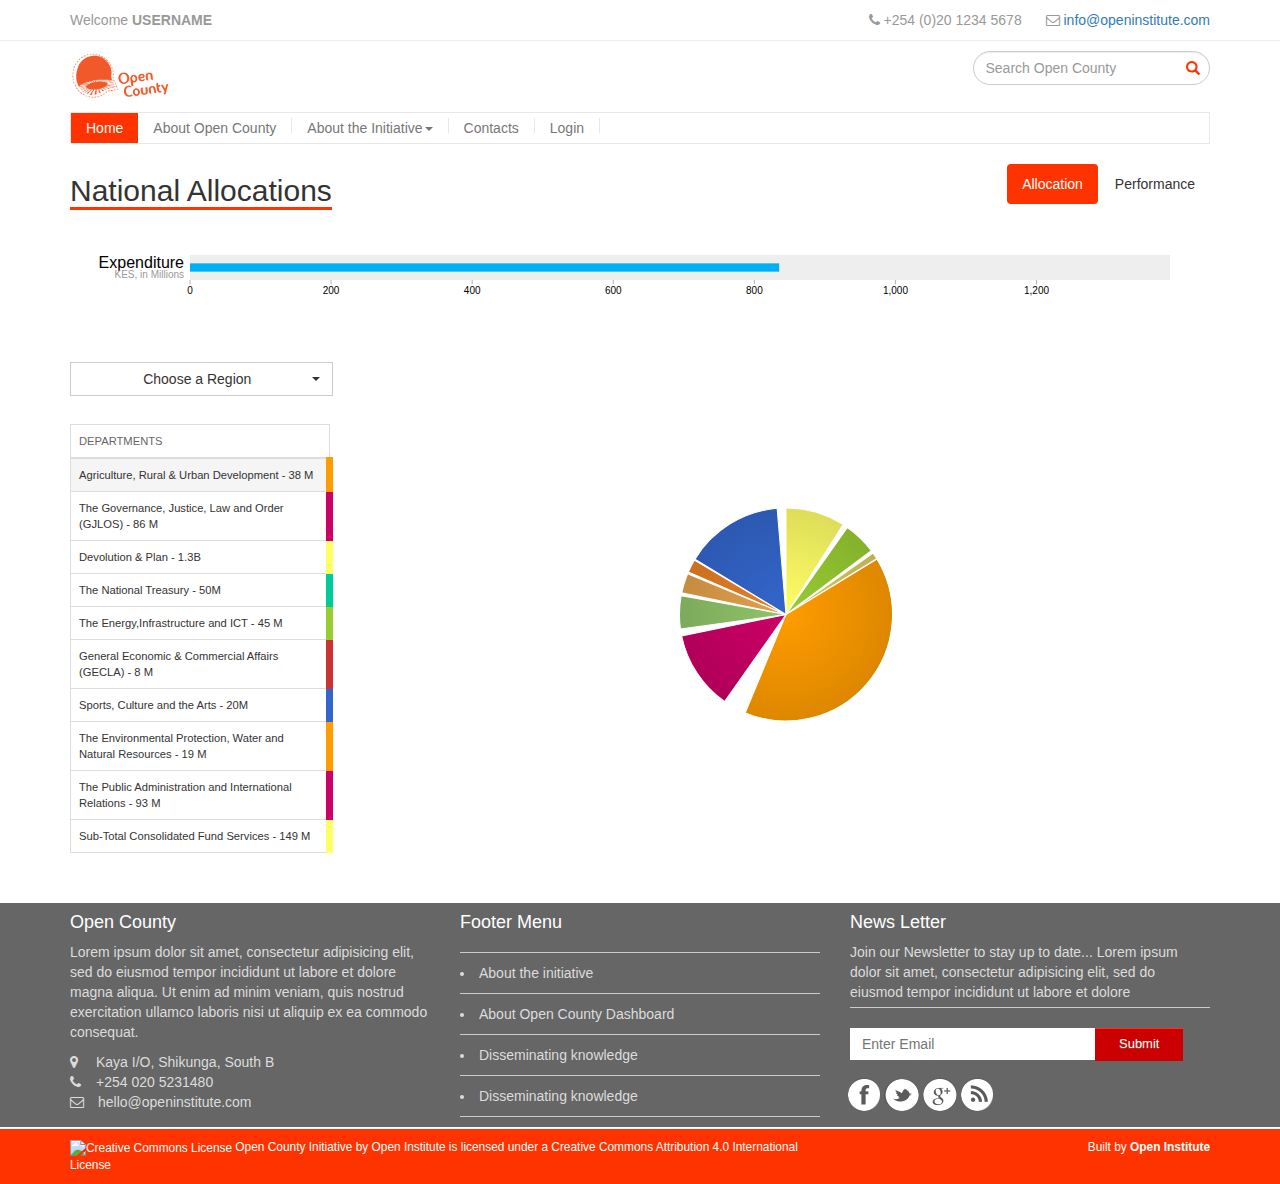
==== commit 798b2fcd: "merged changes and fixed problems" ====
--- a/index.html
+++ b/index.html
@@ -97,6 +97,8 @@
     </div>
     <!-- //End of Main Menu -->
 
+
+
     <!-- Main Content -->
     <div class="main">
       <div class="container">
@@ -137,40 +139,26 @@
 
         <!-- Allocation -->
         <div class="allocation">
-          <div class="row">
-            <div class="col-md-2 regions">
-              <table class="table table-bordered table-hover">
-                <thead>
-                  <th>
-                    COUNTIES
-                  </th>
-                </thead>
-                <tbody>
-                  <tr>
-                    <td class="active"><i class="pointer"></i>National</td>
-                  </tr>
-                  <tr>
-                    <td><i class="pointer"></i>Bomet</td>
-                  </tr>
-                  <tr>
-                    <td><i class="pointer"></i>Embu</td>
-                  </tr>
-                  <tr>
-                    <td><i class="pointer"></i>Kakamega</td>
-                  </tr>
-                  <tr>
-                    <td><i class="pointer"></i>Kericho</td>
-                  </tr>
-                  <tr>
-                    <td><i class="pointer"></i>Kisii</td>
-                  </tr>
-                  <tr>
-                    <td><i class="pointer"></i>Kisumu</td>
-                  </tr>
-              </table>
-            </div>
-
-            <div class="col-md-3 departments">
+          <div class="row">          
+
+            <!-- Sidebar -->
+            <div class="col-md-3 regions">
+
+              <div class="dropdown">
+                <button class="btn btn-default dropdown-toggle" type="button" id="dropdownMenu1" data-toggle="dropdown">
+                  Choose a Region
+                  <span class="caret"></span>
+                </button>
+                <ul class="dropdown-menu" role="menu" aria-labelledby="dropdownMenu1">
+                  <li class="active"><a role="menuitem" tabindex="-1" href="#">National</a></li>
+                  <li class="divider"></li>
+                  <li><a role="menuitem" tabindex="-1" href="#">Nairobi</a></li>
+                  <li><a role="menuitem" tabindex="-1" href="#">Kisumu</a></li>
+                  <li><a role="menuitem" tabindex="-1" href="#">Bomet</a></li>
+                  <li><a role="menuitem" tabindex="-1" href="#">Kiambu</a></li>
+                </ul>
+              </div>
+
               <table class="table table-bordered table-hover">
                 <thead>
                   <th>
@@ -179,10 +167,10 @@
                 </thead>
                 <tbody class="legends">
                   <tr>
-                    <td class="active legend a"><i class="pointer"></i>Transport &amp; Infrastracture - 90B</td>
-                  </tr>
-                  <tr>
-                    <td class="legend b"><i class="pointer"></i>Health - 20.6M</td>
+                    <td class="active legend a"><i class="pointer"></i>Agriculture, Rural & Urban Development - 38 M</td>
+                  </tr>
+                  <tr>
+                    <td class="legend b"><i class="pointer"></i>The Governance, Justice, Law and Order (GJLOS) - 86 M</td>
                   </tr>
                   <tr>
                     <td class="legend c"><i class="pointer"></i>Devolution &amp; Plan - 1.3B</td>
@@ -191,18 +179,29 @@
                     <td class="legend d"><i class="pointer"></i>The National Treasury - 50M</td>
                   </tr>
                   <tr>
-                    <td class="legend e"><i class="pointer"></i>Defence - 10M</td>
-                  </tr>
-                  <tr>
-                    <td class="legend f"><i class="pointer"></i>Education - 30.2M</td>
+                    <td class="legend e"><i class="pointer"></i>The Energy,Infrastructure and ICT - 45 M</td>
+                  </tr>
+                  <tr>
+                    <td class="legend f"><i class="pointer"></i>General Economic & Commercial Affairs (GECLA) - 8 M</td>
                   </tr>
                   <tr>
                     <td class="legend g"><i class="pointer"></i>Sports, Culture and the Arts - 20M</td>
+                  </tr>                 
+                  <tr>
+                    <td class="legend a"><i class="pointer"></i>The Environmental Protection, Water and Natural Resources - 19 M</td>
+                  </tr>
+                  <tr>
+                    <td class="legend b"><i class="pointer"></i>The Public Administration and International Relations - 93 M</td>
+                  </tr>
+                  <tr>
+                    <td class="legend c"><i class="pointer"></i>Sub-Total Consolidated Fund Services - 149 M</td>
                   </tr>
               </table>
-            </div>
-
-            <div class="col-md-7" id="pieChart">
+            </div>  
+            <!-- //End Sidebar -->
+            
+            <!-- Chart             -->
+            <div class="col-md-9" id="pieChart">
             </div>
           </div>
         </div>
@@ -268,16 +267,23 @@
                     <input type="text" placeholder="Enter Email" class="input placeholder">
                     </div>
                     <div class="col-md-4" style="padding-left: 0px">
-                    <a href="#" class="Button">submit</a>
-                  </div>
+                    <a href="#" class="Button">Submit</a>
                   </div>
               </form>
-                <div class="row socialicons">
-                <img src="img/facebook.png">
+                <div class="socialicons">
+                <a href="">
+                  <img src="img/facebook.png">
+                </a>
+                <a href="">
                 <img src="img/twitter.png">
+                </a>
+                <a href="">
                 <img src="img/google.png">
-                <img src="img/rss.png">
-                  </div>
+                </a>
+                <a href="">
+                  <img src="img/rss.png">
+                </a>
+                </div>
               </div>
             </div>
           </div>
@@ -310,7 +316,8 @@
     <script src="http://maxcdn.bootstrapcdn.com/bootstrap/3.2.0/js/bootstrap.min.js"></script>
     <script src="js/d3.min.js"></script>
     <script src="js/d3.bullet.js"></script>
-    <script src="js/d3.pie.min.js"></script>
+    <!-- // <script src="js/d3.pie.min.js"></script> -->
+    <script src="js/d3.pie.js"></script>
 
     <script type="text/javascript">
       (function() {
@@ -354,34 +361,15 @@
 
 
           var pie = new d3pie(document.getElementById("pieChart"), {
-            "header": {
-                "title": {
-                    "fontSize": 24,
-                    "font": "open sans"
-                },
-                "subtitle": {
-                    "color": "#999999",
-                    "fontSize": 12,
-                    "font": "open sans"
-                },
-                "location": "pie-center",
-                "titleSubtitlePadding": 9
-            },
-            "footer": {
-                "color": "#999999",
-                "fontSize": 10,
-                "font": "open sans",
-                "location": "bottom-left"
-            },
             "size": {
-                "canvasWidth": 500,
-                "pieInnerRadius": "24%",
-                "pieOuterRadius": "77%"
+                "canvasWidth": 800,
+                "pieInnerRadius": "0%",
+                "pieOuterRadius": "50%"
             },
             "data": {
-                "sortOrder": "value-desc",
+                "sortOrder": "random",
                 "content": [{
-                    "label": "Transport & Infrastracture",
+                    "label": "The Governance, Justice, Law and Order (GJLOS)",
                     "value": 400,
                     "color": "#ff9c00"
                 }, {
@@ -389,11 +377,21 @@
                     "value": 120,
                     "color": "#cc0066"
                 }, {
-                    "label": "Devolution & Planning",
+                    "label": "General Economic & Commercial Affairs (GECLA)",
                     "value": 50,
+                    "color": "#99cc33"
+                }, {
+                }, {
+                    "label": "The Energy,Infrastructure and ICT",
+                    "value": 150,
+                    "color": "#3366cc"
+                }, {
+                }, {
+                    "label": "The Public Administration and International Relations ",
+                    "value": 90,
                     "color": "#ffff66"
                 }, {
-                    "label": "The National Treasury",
+                    "label": "Transport & Infrastracture",
                     "value": 50,
                     "color": "#90c469"
                 }, {
@@ -415,11 +413,10 @@
                     "pieDistance": 32
                 },
                 "inner": {
-                    "format": "value",
-                    "hideWhenLessThanPercentage": 3
+                    "format": "none"
                 },
                 "mainLabel": {
-                    "fontSize": 11
+                    "fontSize": 10
                 },
                 "percentage": {
                     "color": "#ffffff",
@@ -431,7 +428,8 @@
                     "font": "Helvetica Neue"
                 },
                 "lines": {
-                    "enabled": true
+                    "enabled": true,
+                    "style": "straight"
                 }
             },
             "effects": {
--- a/css/style.css
+++ b/css/style.css
@@ -41,7 +41,7 @@
 
 .main.menu .navbar {
 	border-radius: 0px;
-	min-height: 40px;
+	min-height: 32px;
 }
 
 .main.menu .navbar-default {
@@ -58,10 +58,15 @@
 	color: #ffffff;
 }
 
+.main.menu .navbar-nav>li>a {
+	padding-top: 5px;
+	padding-bottom: 5px;
+}
+
 .main.menu li.divider {
 	border-left: 1px solid #e7e7e7;
-	min-height: 20px;
-	margin-top: 15px;
+	min-height: 15px;
+	margin-top: 5px;
 }
 
 /* Main Content */
@@ -98,12 +103,43 @@
 	font-weight: 400;
 }
 
+.allocation .table {
+	font-size: 0.8em;
+}
+
 .allocation .pointer {
 	width: 7px;
 	height: 14px;
-	display: inline-block;
+	display: none;
 	background: url('../img/pointer.png');
 	margin: 0.5px 0.5rem 0px 0px;
+}
+
+.regions .dropdown .btn,
+.regions .dropdown-menu { 
+	width: 100%; 
+	border-radius: 0px;
+}
+
+.regions .dropdown-menu { 
+	padding: 0px 0px 5px;
+}
+
+.regions .btn .caret {
+	float: right;
+	margin-top: 8px;
+}
+
+.regions .dropdown-menu .divider {
+	margin: 1px 0;
+}
+
+.regions .dropdown {
+	margin-bottom: 2em;
+}
+
+.regions .dropdown .active {
+	font-weight: 300;
 }
 
 
@@ -162,29 +198,34 @@
 	font-weight: 700;
 }
 
-a:hover, a:focus {
-color: #ffffff;
-text-decoration: underline;
-}
-
-a {
-color: #ffffff;
-text-decoration: none;
+.footer .attribution a:hover, 
+.footer .attribution a:focus {
+	color: #ffffff;
+	text-decoration: underline;
+}
+
+.footer .attribution a {
+	color: #ffffff;
+	text-decoration: none;
 }
 
 .footer .footer-menu li{
 	border-bottom: solid 1px #cccccc;
-	margin-top: 20px;
+	/*margin-top: 20px;*/
 	align-content: center;
 	list-style-position: inside;
-	padding-bottom: 10px;
-}
+	padding: 10px 0px;
 }
 
 .footer .footermenu {
 	border-bottom: solid 1px #cccccc;
 	padding-bottom: 20px;
-	margin-left: 40px;
+	/*margin-left: 40px;*/
+	margin-bottom: 0px;
+}
+
+.footer .footer-menu {
+	padding-left: 0px;
 
 }
 
@@ -197,7 +238,7 @@
 }
 
 .Button {
-	box-shadow:inset 0px 1px 0px 0px #cf866c;
+	box-shadow:inset 0px 1px 0px 0px #ff3300;
 	background-color:#cc0000;
 	display:inline-block;
 	cursor:pointer;
@@ -209,6 +250,11 @@
 	text-shadow:0px 1px 0px #854629;
 }
 
+.Button:hover {
+	color: #ffffff;
+	text-decoration: none;
+}
+
 .Button:active {
 	position:relative;
 	top:1px;
@@ -240,6 +286,6 @@
 }
 
 .socialicons {
-	margin-top: 20px;
-	padding-left: 10px;
-}
+	margin-top: 50px;
+	padding-left: 13px;
+}
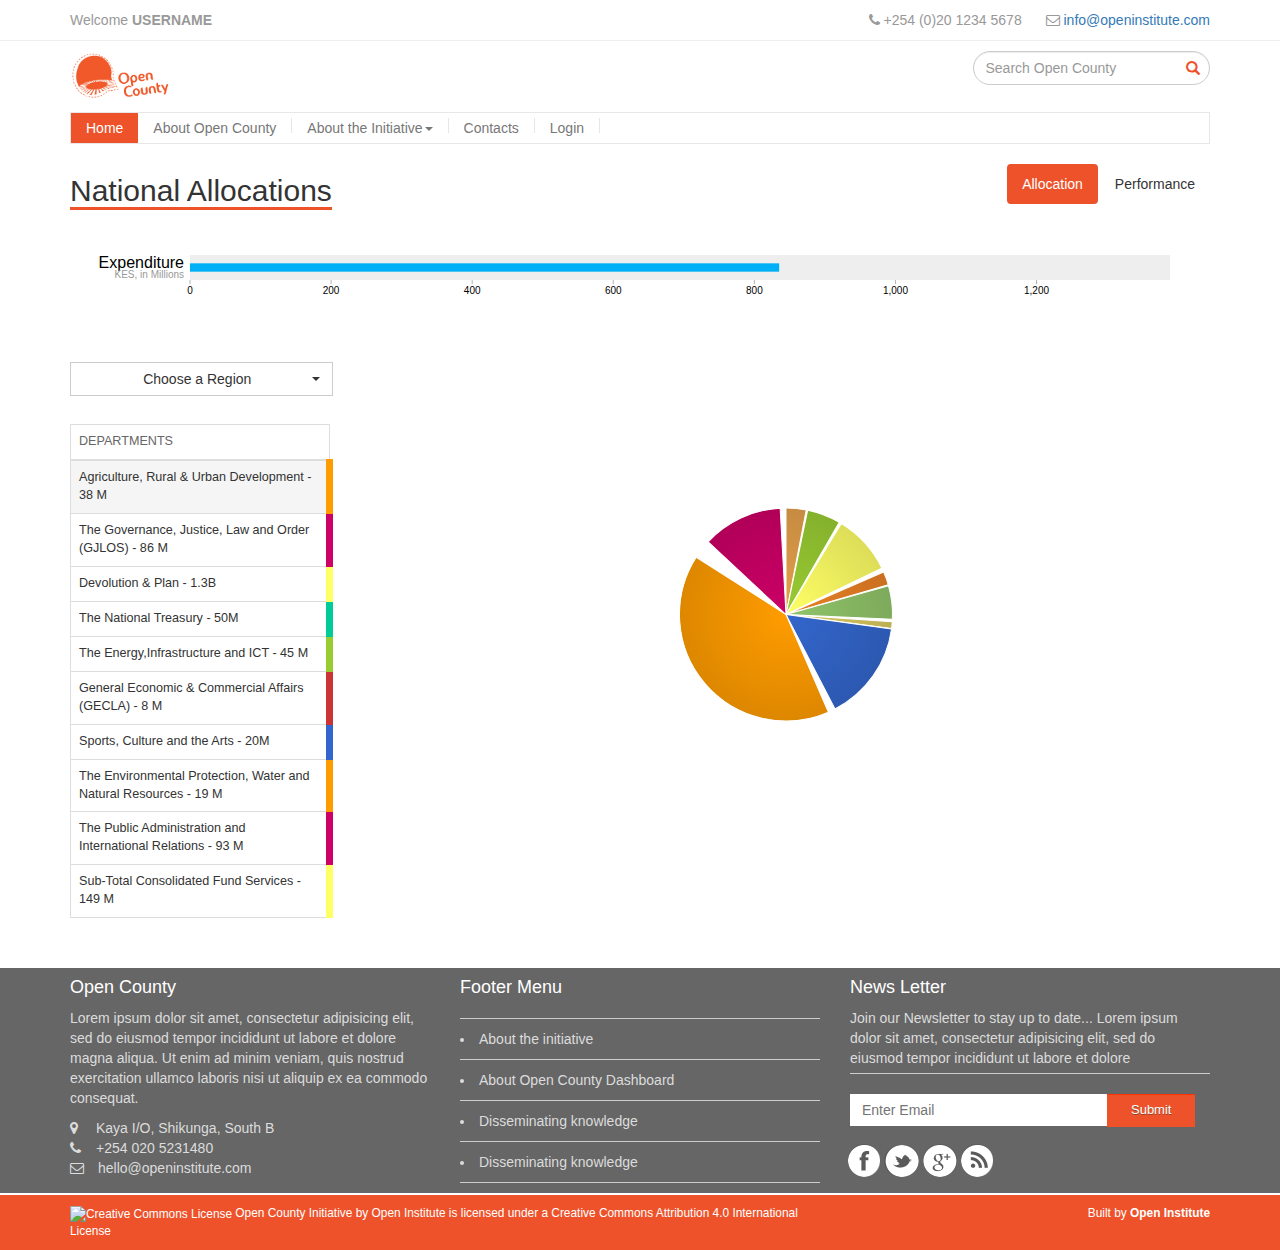
==== commit 2a03876c: "added description" ====
--- a/index.html
+++ b/index.html
@@ -115,10 +115,10 @@
               <div class="toggles">
                 <ul class="nav nav-pills">
                   <li class="active">
-                    <a href="#">Allocation</a>
+                    <a href="index.html">Allocation</a>
                   </li>
                   <li> 
-                    <a href="#">Performance</a>
+                    <a href="performance.html">Performance</a>
                   </li>
                 </ul>
             </div>
@@ -266,7 +266,7 @@
                     <div class="col-md-8">
                     <input type="text" placeholder="Enter Email" class="input placeholder">
                     </div>
-                    <div class="col-md-4" style="padding-left: 0px">
+                    <div class="col-md-4 submit">
                     <a href="#" class="Button">Submit</a>
                   </div>
               </form>
--- a/css/style.css
+++ b/css/style.css
@@ -34,7 +34,7 @@
 }
 
 .banner .search .glyphicon {
-	color: #ff3300;
+	color: #ee522b;
 }
 
 /* Main Menu */
@@ -54,7 +54,7 @@
 }
 
 .navbar-default .navbar-nav>.active>a, .navbar-default .navbar-nav>.active>a:hover, .navbar-default .navbar-nav>.active>a:focus {
-	background-color: #ff3300;
+	background-color: #ee522b;
 	color: #ffffff;
 }
 
@@ -69,19 +69,64 @@
 	margin-top: 5px;
 }
 
+/* Infobox */
+
+.highlights {
+	display: none;
+}
+
+.infobox-container .stat {
+	padding: 2rem 3rem;
+	text-align: center;
+}
+
+.infobox-container .stat h3 {
+	float: right;
+}
+
+.infobox-container .stat small {
+	display: block;
+}
+
+.infobox-container .stat i {
+	/*float: left;*/
+	display: block;
+}
+
+.infobox-container .stat {
+	border-top-width: 1px;
+	border-left-width: 1px;
+	border-style: dotted;
+	border-color: #D8D8D8;
+	border-bottom-width: 1px;
+	border-right-width: 0px;
+}
+
+.infobox-container .stat:last-child {
+	border-right-width: 1px;
+}
+
+
 /* Main Content */
-.main h1 {
+.main h1, h2 {
 	margin-top: 10px;
 	font-weight: 200;
-	display: inline-block;
+	display: inline-block;	
+	border-bottom: 3px solid #ee522b;
+}
+
+.main h1 {
 	font-size: 3rem;
-	border-bottom: 3px solid #ff3300;
+}
+
+.main h2 {
+	font-size: 2.5rem;
 }
 
 .main .toggles .nav-pills>li.active>a, 
 .main .toggles .nav-pills>li.active>a:hover, 
 .main .toggles .nav-pills>li.active>a:focus {
-	background-color: #ff3300;
+	background-color: #ee522b;
 	color: #ffffff;
 }
 
@@ -104,7 +149,7 @@
 }
 
 .allocation .table {
-	font-size: 0.8em;
+	font-size: 0.9em;
 }
 
 .allocation .pointer {
@@ -173,8 +218,8 @@
 }
 
 
- .attribution {
-	background-color: #ff3300;
+.footer .attribution {
+	background-color: #ee522b;
 	border-top: 2px solid #ffffff;
 	color: #ffffff;
 }
@@ -229,6 +274,10 @@
 
 }
 
+.footer .col-md-4.submit {
+	padding-left: 12px;
+}
+
 .social {
 	
 	border-bottom: solid 1px #cccccc;
@@ -239,7 +288,7 @@
 
 .Button {
 	box-shadow:inset 0px 1px 0px 0px #ff3300;
-	background-color:#cc0000;
+	background-color:#ee522b;
 	display:inline-block;
 	cursor:pointer;
 	color:#ffffff;
--- a/css/chart.css
+++ b/css/chart.css
@@ -6,4 +6,19 @@
 .legends td.legend.d { border-right-color: #00cc99; }
 .legends td.legend.e { border-right-color: #99cc33; }
 .legends td.legend.f { border-right-color: #cc3333; }
-.legends td.legend.g { border-right-color: #3366cc; }+.legends td.legend.g { border-right-color: #3366cc; }
+
+.axis path, .axis line {
+    fill: none;
+    stroke: black;
+    shape-rendering: crispEdges;
+}
+
+.axis text {
+    font-family: sans-serif;
+    font-size: 12px;
+}
+
+.stacked.barchart {
+	margin-top: 80px;
+}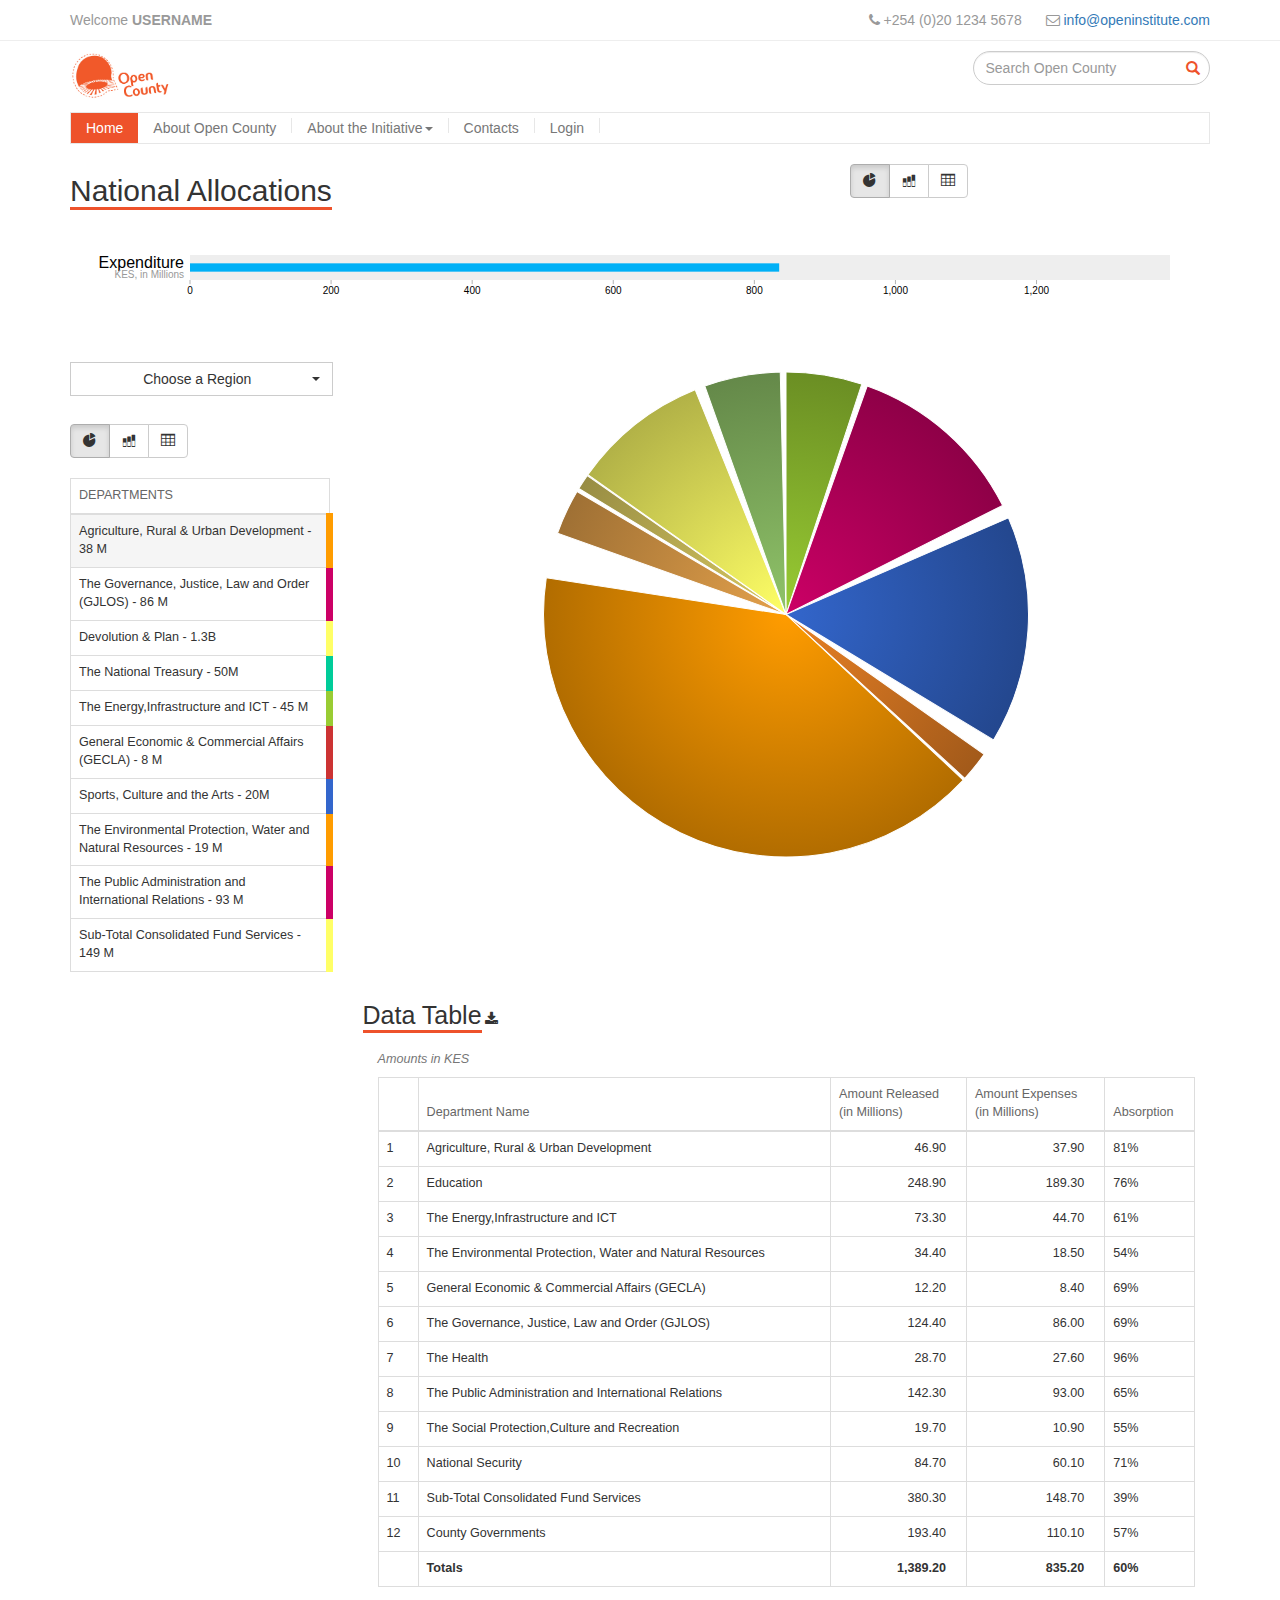
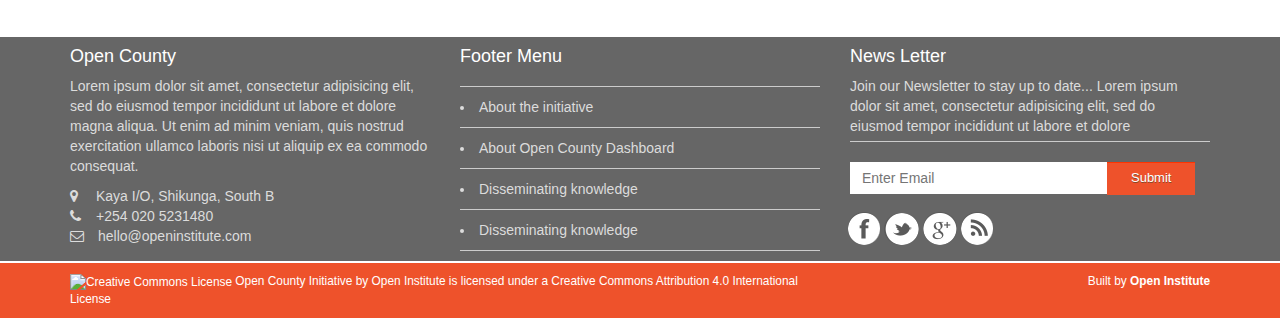
==== commit 2ba8c24a: "added toggles, removed chart labels and cleaned up table" ====
--- a/index.html
+++ b/index.html
@@ -12,6 +12,7 @@
     <link href="css/style.css" rel="stylesheet">
     <link href="css/bullet.css" rel="stylesheet">
     <link href="css/chart.css" rel="stylesheet">
+    <link href="css/charticons.css" rel="stylesheet">
 
     <!-- HTML5 Shim and Respond.js IE8 support of HTML5 elements and media queries -->
     <!-- WARNING: Respond.js doesn't work if you view the page via file:// -->
@@ -112,7 +113,7 @@
               </h1>
             </div>
             <div class="col-md-4 col-md-offset-4">
-              <div class="toggles">
+              <!-- <div class="toggles">
                 <ul class="nav nav-pills">
                   <li class="active">
                     <a href="index.html">Allocation</a>
@@ -121,9 +122,22 @@
                     <a href="performance.html">Performance</a>
                   </li>
                 </ul>
-            </div>
-          </div>
-        </div>
+              </div> -->
+              <div class="toggles">
+                <div class="btn-group">
+                  <button type="button" class="btn btn-default active">
+                    <i class="icon-pie"></i>
+                  </button>
+                  <button type="button" class="btn btn-default">
+                    <i class="icon-bars"></i>
+                  </button>
+                  <button type="button" class="btn btn-default">
+                    <i class="icon-table"></i>
+                  </button>
+                </div>
+              </div>
+            </div>
+          </div>
         <!-- //End Header -->
 
 
@@ -159,6 +173,20 @@
                 </ul>
               </div>
 
+              <div class="toggles">
+                <div class="btn-group">
+                  <button type="button" class="btn btn-default active">
+                    <i class="icon-pie"></i>
+                  </button>
+                  <button type="button" class="btn btn-default">
+                    <i class="icon-bars"></i>
+                  </button>
+                  <button type="button" class="btn btn-default">
+                    <i class="icon-table"></i>
+                  </button>
+                </div>
+              </div>
+
               <table class="table table-bordered table-hover">
                 <thead>
                   <th>
@@ -167,34 +195,34 @@
                 </thead>
                 <tbody class="legends">
                   <tr>
-                    <td class="active legend a"><i class="pointer"></i>Agriculture, Rural & Urban Development - 38 M</td>
-                  </tr>
-                  <tr>
-                    <td class="legend b"><i class="pointer"></i>The Governance, Justice, Law and Order (GJLOS) - 86 M</td>
-                  </tr>
-                  <tr>
-                    <td class="legend c"><i class="pointer"></i>Devolution &amp; Plan - 1.3B</td>
-                  </tr>
-                  <tr>
-                    <td class="legend d"><i class="pointer"></i>The National Treasury - 50M</td>
-                  </tr>
-                  <tr>
-                    <td class="legend e"><i class="pointer"></i>The Energy,Infrastructure and ICT - 45 M</td>
-                  </tr>
-                  <tr>
-                    <td class="legend f"><i class="pointer"></i>General Economic & Commercial Affairs (GECLA) - 8 M</td>
-                  </tr>
-                  <tr>
-                    <td class="legend g"><i class="pointer"></i>Sports, Culture and the Arts - 20M</td>
+                    <td id="dept-1" class="active legend a"><i class="pointer"></i>Agriculture, Rural & Urban Development - 38 M</td>
+                  </tr>
+                  <tr>
+                    <td id="dept-2" class="legend b"><i class="pointer"></i>The Governance, Justice, Law and Order (GJLOS) - 86 M</td>
+                  </tr>
+                  <tr>
+                    <td id="dept-3" class="legend c"><i class="pointer"></i>Devolution &amp; Plan - 1.3B</td>
+                  </tr>
+                  <tr>
+                    <td id="dept-4" class="legend d"><i class="pointer"></i>The National Treasury - 50M</td>
+                  </tr>
+                  <tr>
+                    <td id="dept-5" class="legend e"><i class="pointer"></i>The Energy,Infrastructure and ICT - 45 M</td>
+                  </tr>
+                  <tr>
+                    <td id="dept-6" class="legend f"><i class="pointer"></i>General Economic & Commercial Affairs (GECLA) - 8 M</td>
+                  </tr>
+                  <tr>
+                    <td id="dept-7" class="legend g"><i class="pointer"></i>Sports, Culture and the Arts - 20M</td>
                   </tr>                 
                   <tr>
-                    <td class="legend a"><i class="pointer"></i>The Environmental Protection, Water and Natural Resources - 19 M</td>
-                  </tr>
-                  <tr>
-                    <td class="legend b"><i class="pointer"></i>The Public Administration and International Relations - 93 M</td>
-                  </tr>
-                  <tr>
-                    <td class="legend c"><i class="pointer"></i>Sub-Total Consolidated Fund Services - 149 M</td>
+                    <td id="dept-8" class="legend a"><i class="pointer"></i>The Environmental Protection, Water and Natural Resources - 19 M</td>
+                  </tr>
+                  <tr>
+                    <td id="dept-9" class="legend b"><i class="pointer"></i>The Public Administration and International Relations - 93 M</td>
+                  </tr>
+                  <tr>
+                    <td id="dept-10" class="legend c"><i class="pointer"></i>Sub-Total Consolidated Fund Services - 149 M</td>
                   </tr>
               </table>
             </div>  
@@ -203,6 +231,136 @@
             <!-- Chart             -->
             <div class="col-md-9" id="pieChart">
             </div>
+
+
+            <!-- Table -->
+            <div class="col-md-9 col-md-offset-3 ">
+              <h2 class="section-title">Data Table</h2>
+              <i class="fa fa-download"></i>
+            <br>
+            
+            <div id="data_table" class="col-md-12 ">
+                <table class="col-md-12 table table-bordered">
+                  <caption><i>Amounts in KES</i></caption>
+                <thead>
+                  <tr>
+                    <th>&nbsp;</th>
+                    <th>Department Name</th>
+                    <th class="center">Amount Released<br> (in Millions)</th>
+                    <th class="center">Amount Expenses<br> (in Millions)</th>
+                    <th class="center">Absorption</th>
+                  </tr>
+                </thead>
+                <tbody>
+                                    <tr>
+                    <td>1&nbsp;</td>
+                    <td>Agriculture, Rural &amp; Urban Development</td>
+                    <td align="right" style="padding-right: 20px;">46.90</td>
+                    <td align="right" style="padding-right: 20px;">37.90</td>
+                    <td>81%</td>
+
+                                                          </tr>
+                                    <tr>
+                    <td>2&nbsp;</td>
+                    <td>Education</td>
+                    <td align="right" style="padding-right: 20px;">248.90</td>
+                    <td align="right" style="padding-right: 20px;">189.30</td>
+                    <td>76%</td>
+
+                                                          </tr>
+                                    <tr>
+                    <td>3&nbsp;</td>
+                    <td>The Energy,Infrastructure and ICT</td>
+                    <td align="right" style="padding-right: 20px;">73.30</td>
+                    <td align="right" style="padding-right: 20px;">44.70</td>
+                    <td>61%</td>
+
+                                                          </tr>
+                                    <tr>
+                    <td>4&nbsp;</td>
+                    <td>The Environmental Protection, Water and Natural Resources</td>
+                    <td align="right" style="padding-right: 20px;">34.40</td>
+                    <td align="right" style="padding-right: 20px;">18.50</td>
+                    <td>54%</td>
+
+                                                          </tr>
+                                    <tr>
+                    <td>5&nbsp;</td>
+                    <td>General Economic &amp; Commercial Affairs (GECLA)</td>
+                    <td align="right" style="padding-right: 20px;">12.20</td>
+                    <td align="right" style="padding-right: 20px;">8.40</td>
+                    <td>69%</td>
+
+                                                          </tr>
+                                    <tr>
+                    <td>6&nbsp;</td>
+                    <td>The Governance, Justice, Law and Order (GJLOS)</td>
+                    <td align="right" style="padding-right: 20px;">124.40</td>
+                    <td align="right" style="padding-right: 20px;">86.00</td>
+                    <td>69%</td>
+
+                                                          </tr>
+                                    <tr>
+                    <td>7&nbsp;</td>
+                    <td>The Health</td>
+                    <td align="right" style="padding-right: 20px;">28.70</td>
+                    <td align="right" style="padding-right: 20px;">27.60</td>
+                    <td>96%</td>
+
+                                                          </tr>
+                                    <tr>
+                    <td>8&nbsp;</td>
+                    <td>The Public Administration and International Relations</td>
+                    <td align="right" style="padding-right: 20px;">142.30</td>
+                    <td align="right" style="padding-right: 20px;">93.00</td>
+                    <td>65%</td>
+
+                                                          </tr>
+                                    <tr>
+                    <td>9&nbsp;</td>
+                    <td>The Social Protection,Culture and Recreation</td>
+                    <td align="right" style="padding-right: 20px;">19.70</td>
+                    <td align="right" style="padding-right: 20px;">10.90</td>
+                    <td>55%</td>
+
+                                                          </tr>
+                                    <tr>
+                    <td>10&nbsp;</td>
+                    <td>National Security</td>
+                    <td align="right" style="padding-right: 20px;">84.70</td>
+                    <td align="right" style="padding-right: 20px;">60.10</td>
+                    <td>71%</td>
+
+                                                          </tr>
+                                    <tr>
+                    <td>11&nbsp;</td>
+                    <td>Sub-Total Consolidated Fund Services</td>
+                    <td align="right" style="padding-right: 20px;">380.30</td>
+                    <td align="right" style="padding-right: 20px;">148.70</td>
+                    <td>39%</td>
+
+                                                          </tr>
+                                    <tr>
+                    <td>12&nbsp;</td>
+                    <td>County Governments</td>
+                    <td align="right" style="padding-right: 20px;">193.40</td>
+                    <td align="right" style="padding-right: 20px;">110.10</td>
+                    <td>57%</td>
+
+                                                          </tr>
+                                    <tr>
+                    <td>&nbsp;</td>
+                    <td><b>Totals</b></td>
+                    <td align="right" style="padding-right: 20px;"><b>1,389.20</b></td>
+                    <td align="right" style="padding-right: 20px;"><b>835.20</b></td>
+                    <td><b>60%</b></td>
+                  </tr>
+                </tbody>
+              </table>
+                            
+            </div>
+          </div>
+
           </div>
         </div>
         <!-- //End Allocation -->
@@ -364,53 +522,63 @@
             "size": {
                 "canvasWidth": 800,
                 "pieInnerRadius": "0%",
-                "pieOuterRadius": "50%"
+                "pieOuterRadius": "100%"
             },
             "data": {
                 "sortOrder": "random",
                 "content": [{
                     "label": "The Governance, Justice, Law and Order (GJLOS)",
                     "value": 400,
-                    "color": "#ff9c00"
+                    "color": "#ff9c00",
+                    "id": "dept-1"
                 }, {
                     "label": "Health",
                     "value": 120,
-                    "color": "#cc0066"
+                    "color": "#cc0066",
+                    "id": "dept-2"
                 }, {
                     "label": "General Economic & Commercial Affairs (GECLA)",
                     "value": 50,
-                    "color": "#99cc33"
+                    "color": "#99cc33",
+                    "id": "dept-3"
                 }, {
                 }, {
                     "label": "The Energy,Infrastructure and ICT",
                     "value": 150,
-                    "color": "#3366cc"
+                    "color": "#3366cc",
+                    "id": "dept-4"
                 }, {
                 }, {
                     "label": "The Public Administration and International Relations ",
                     "value": 90,
-                    "color": "#ffff66"
+                    "color": "#ffff66",
+                    "id": "dept-5"
                 }, {
                     "label": "Transport & Infrastracture",
                     "value": 50,
-                    "color": "#90c469"
+                    "color": "#90c469",
+                    "id": "dept-6"
                 }, {
                     "label": "Defence",
                     "value": 10,
-                    "color": "#daca61"
+                    "color": "#daca61",
+                    "id": "dept-7"
                 }, {
                     "label": "Education",
                     "value": 30,
-                    "color": "#e4a14b"
+                    "color": "#e4a14b",
+                    "id": "dept-8"
                 }, {
                     "label": "Sports, Culture and the Arts",
                     "value": 20,
-                    "color": "#e98125"
+                    "color": "#e98125",
+                    "id": "dept-9"
                 }]
             },
             "labels": {
                 "outer": {
-                    "pieDistance": 32
+                    "format": "none",
+                    // "pieDistance": 32
                 },
                 "inner": {
                     "format": "none"
@@ -444,6 +612,13 @@
                     "enabled": true,
                     "percentage": 100
                 }
+            },
+            "callbacks" : {
+              onClickSegment: function(a) {
+                $('.legends td.active').removeClass('active');
+                $(".legends td#" + a.data.id).addClass('active');
+
+              }
             }
         });
       })();
--- a/css/style.css
+++ b/css/style.css
@@ -107,6 +107,15 @@
 }
 
 
+.charts {
+	margin-top: 55px;	
+}
+
+.charts .chart {
+	margin-bottom: 50px;
+}
+
+
 /* Main Content */
 .main h1, h2 {
 	margin-top: 10px;
@@ -136,6 +145,11 @@
 
 .main .toggles .nav-pills>li>a {
 	color: #333333;
+}
+
+/* Toggles */
+.toggles {
+	margin-bottom: 20px;
 }
 
 /* Allocation */
--- a/css/charticons.css
+++ b/css/charticons.css
@@ -0,0 +1,34 @@
+@font-face {
+	font-family: 'icomoon';
+	src:url('../fonts/icomoon.eot?');
+	src:url('../fonts/icomoon.eot?#iefix') format('embedded-opentype'),
+		url('../fonts/icomoon.woff?') format('woff'),
+		url('../fonts/icomoon.ttf?') format('truetype'),
+		url('../fonts/icomoon.svg?') format('svg');
+	font-weight: normal;
+	font-style: normal;
+}
+
+[class^="icon-"], [class*=" icon-"] {
+	font-family: 'icomoon';
+	speak: none;
+	font-style: normal;
+	font-weight: normal;
+	font-variant: normal;
+	text-transform: none;
+	line-height: 1;
+
+	/* Better Font Rendering =========== */
+	-webkit-font-smoothing: antialiased;
+	-moz-osx-font-smoothing: grayscale;
+}
+
+.icon-pie:before {
+	content: "\e600";
+}
+.icon-bars:before {
+	content: "\e601";
+}
+.icon-table:before {
+	content: "\e602";
+}
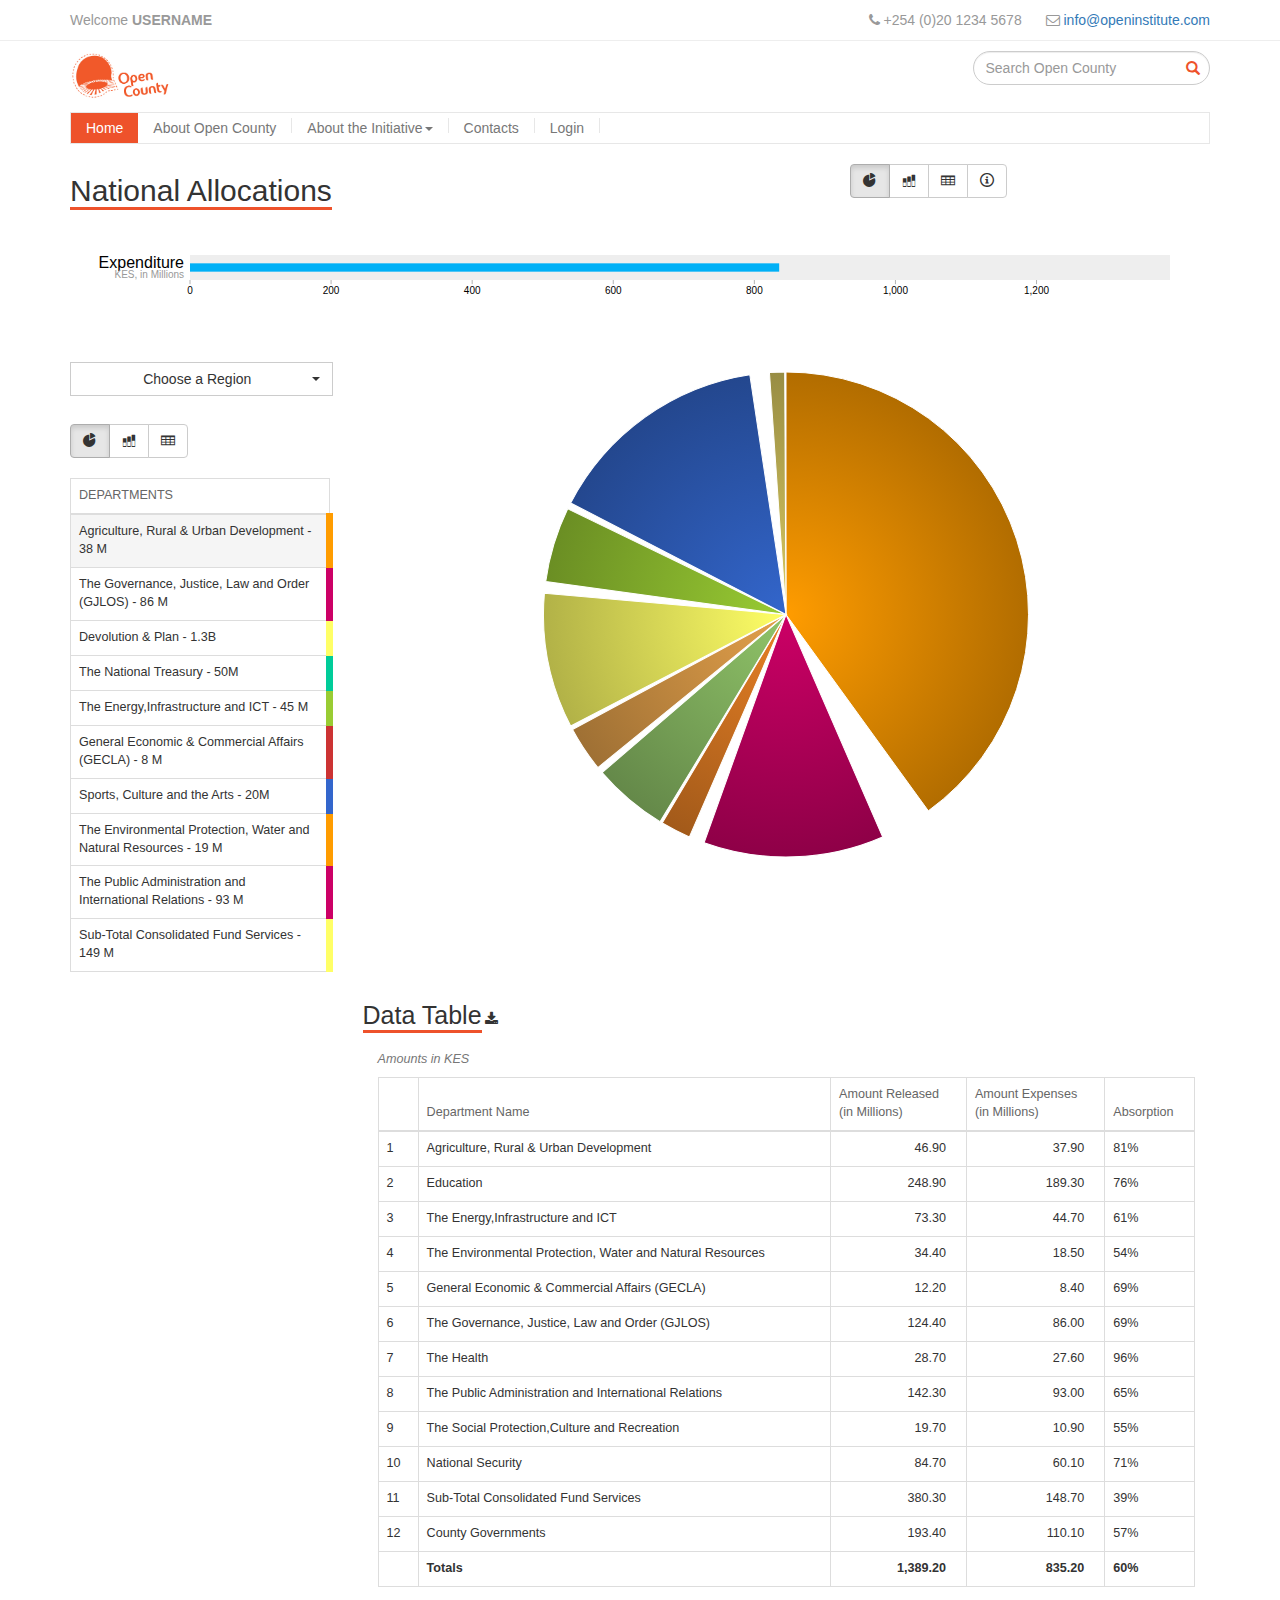
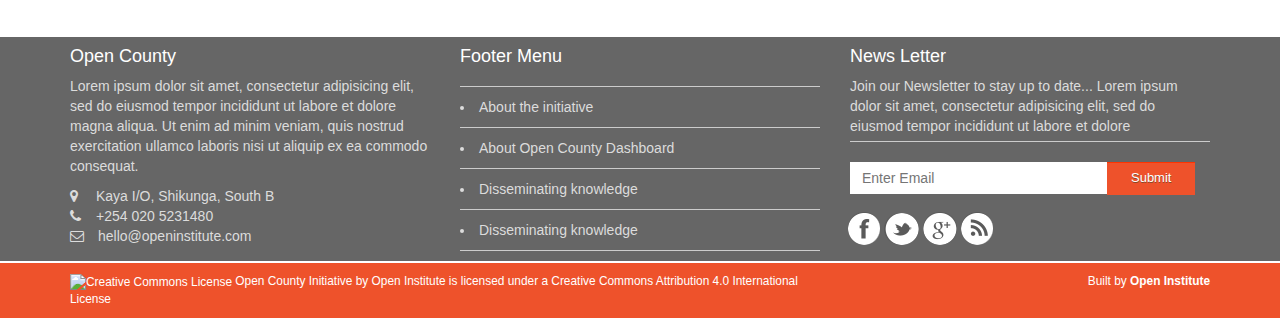
==== commit 12846ec0: "updated chart icons" ====
--- a/index.html
+++ b/index.html
@@ -133,6 +133,9 @@
                   </button>
                   <button type="button" class="btn btn-default">
                     <i class="icon-table"></i>
+                  </button>
+                  <button type="button" class="btn btn-default">
+                    <i class="icon-info"></i>
                   </button>
                 </div>
               </div>
--- a/css/charticons.css
+++ b/css/charticons.css
@@ -24,11 +24,14 @@
 }
 
 .icon-pie:before {
+	content: "\e602";
+}
+.icon-bars:before {
+	content: "\e603";
+}
+.icon-info:before {
 	content: "\e600";
 }
-.icon-bars:before {
+.icon-table:before {
 	content: "\e601";
-}
-.icon-table:before {
-	content: "\e602";
-}
+}